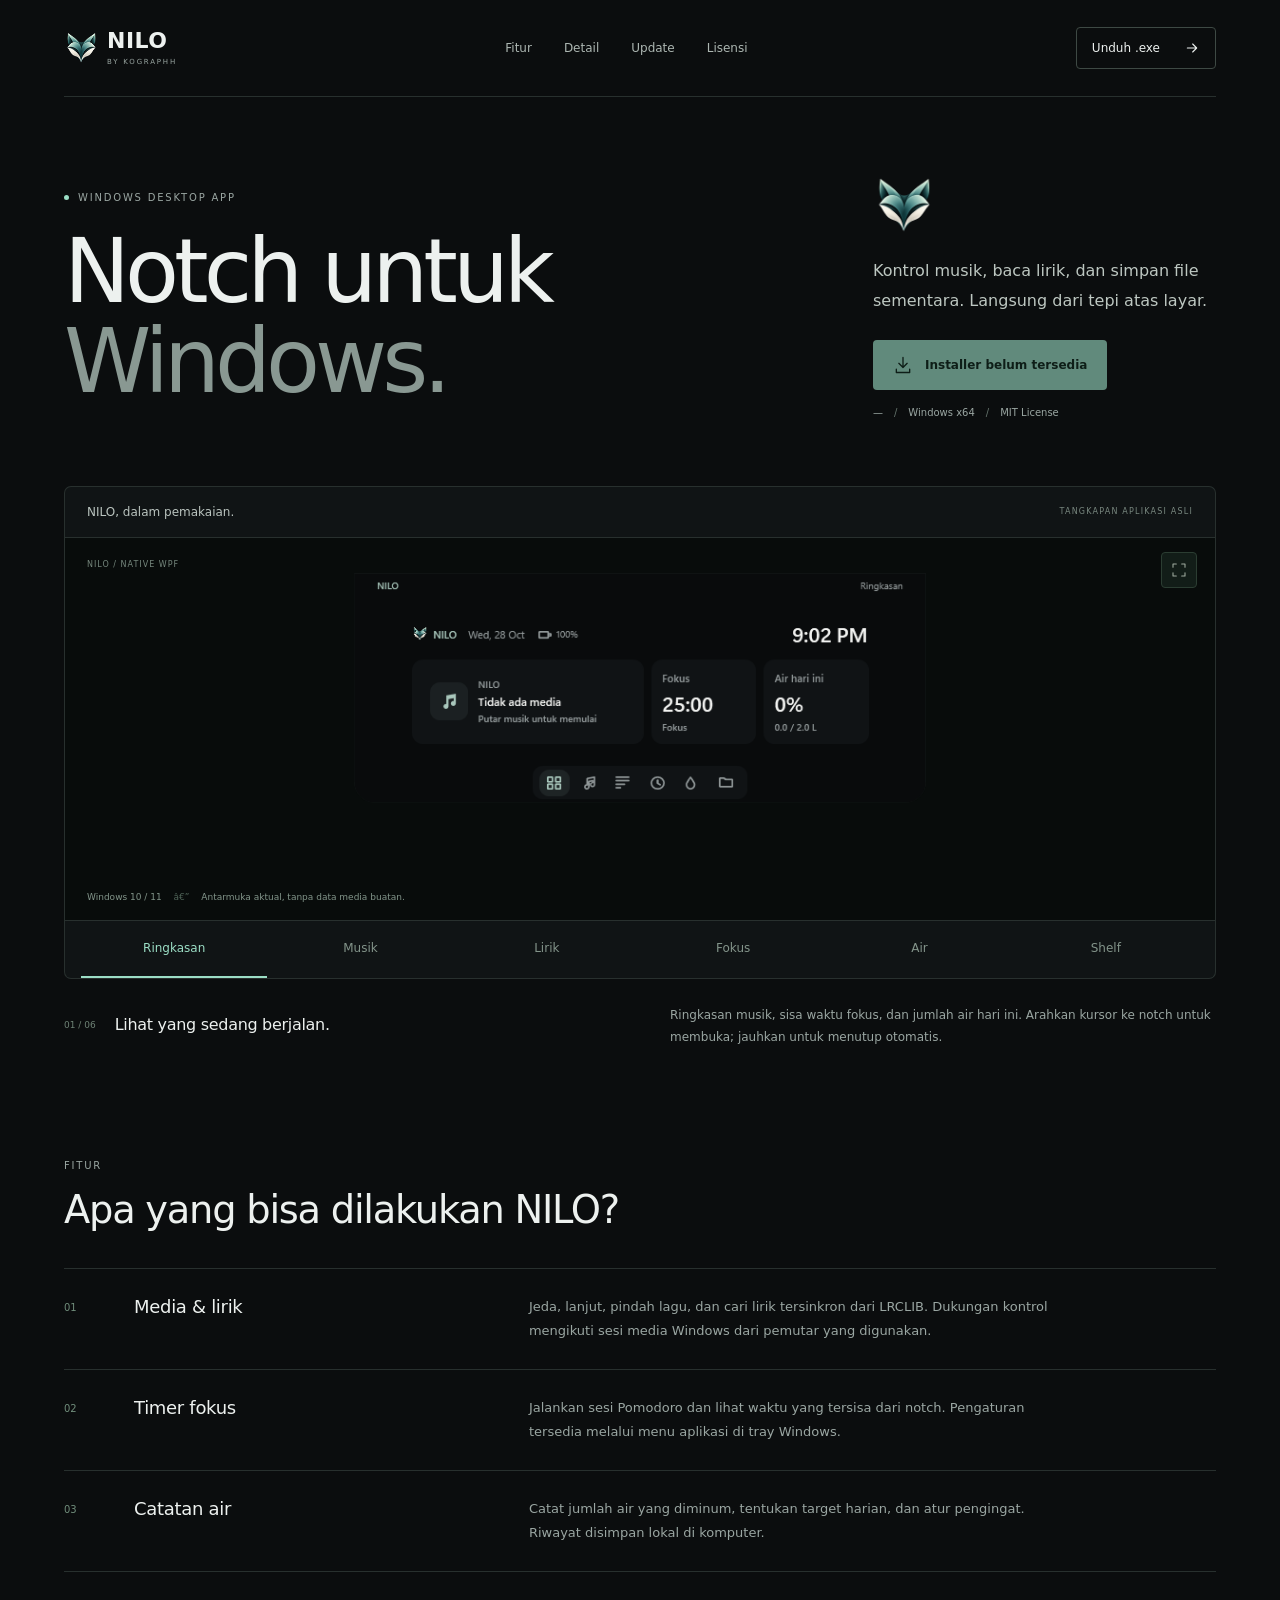
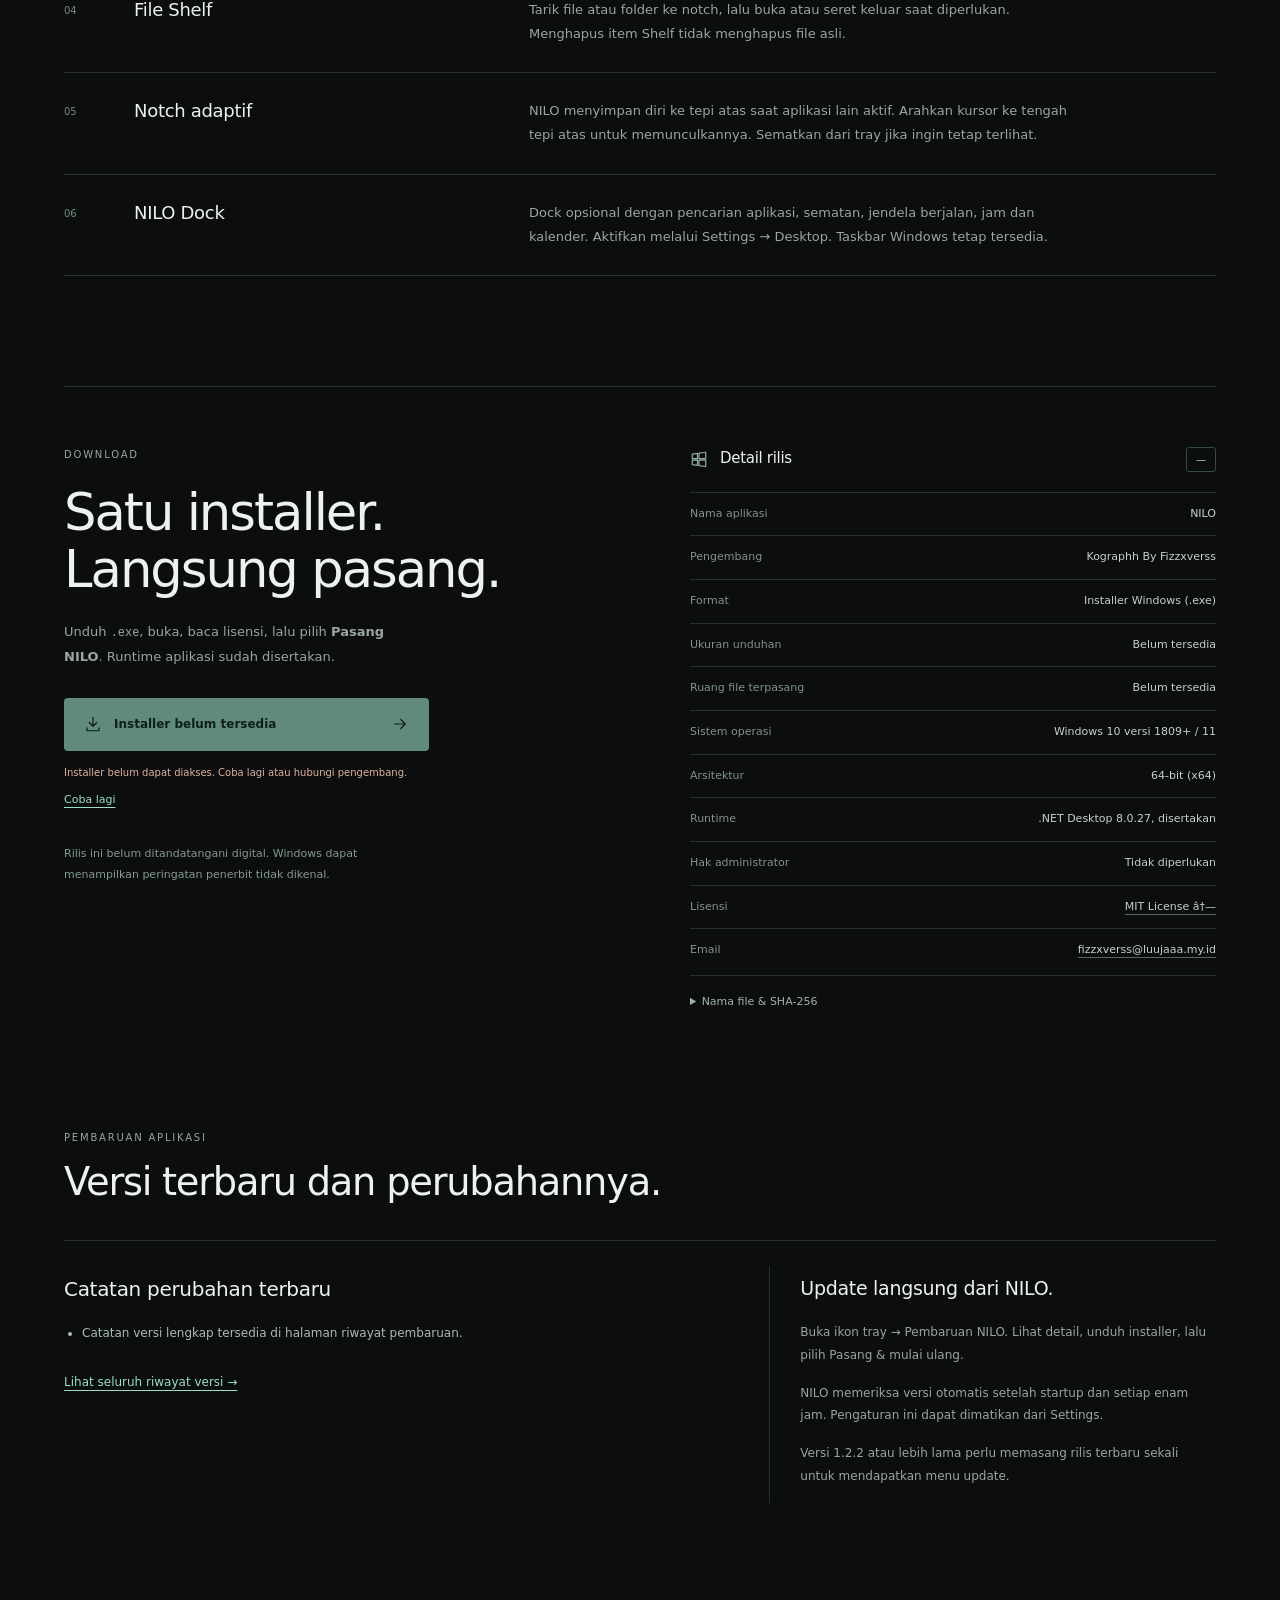
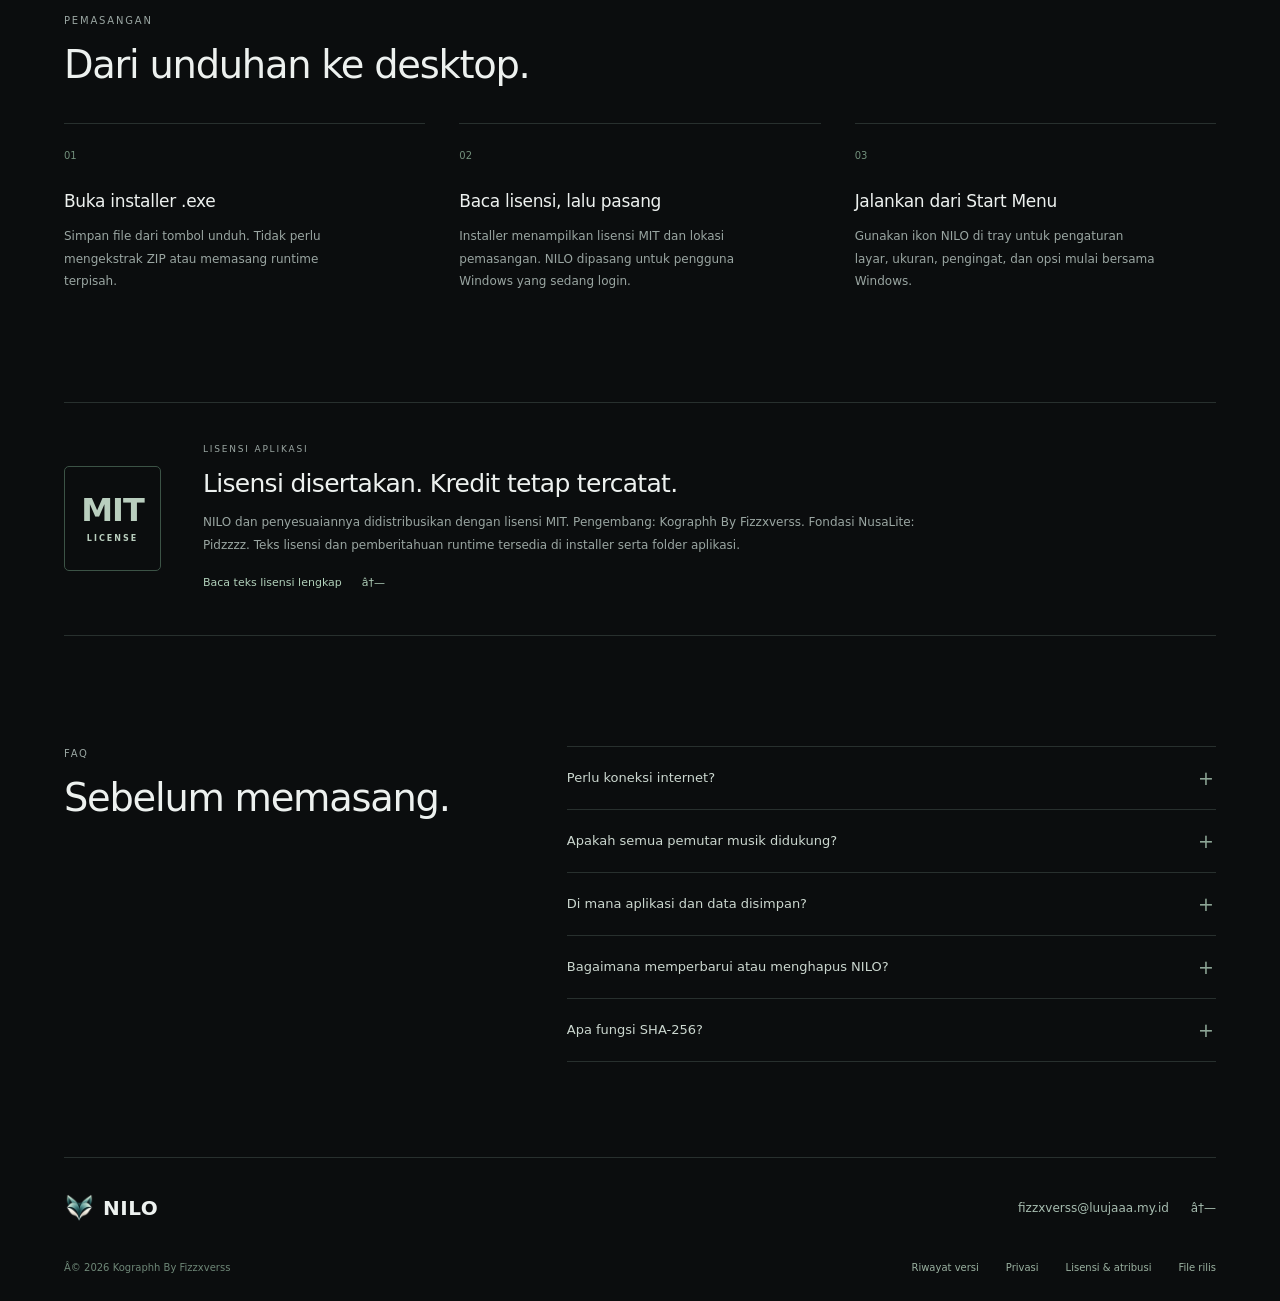
==== index.html @ 94ce39e7 "NILO" ====
<!doctype html>
<html lang="id"><head>
<meta charset="utf-8"><meta name="viewport" content="width=device-width, initial-scale=1, viewport-fit=cover"><meta name="theme-color" content="#0b0d0e"><meta name="description" content="NILO adalah notch untuk Windows: kontrol musik, lirik, timer fokus, catatan air dan Shelf. Unduh installer EXE, lihat spesifikasi dan lisensi MIT."><meta property="og:title" content="NILO â€” Notch untuk Windows"><meta property="og:description" content="Musik, lirik, fokus dan file sementara di tepi layar. Oleh Kographh By Fizzxverss."><meta property="og:type" content="website"><link rel="canonical" href="https://nilo.biz.id/"><meta property="og:url" content="https://nilo.biz.id/"><title>NILO â€” Notch untuk Windows</title><link rel="icon" href="assets/favicon.png"><link rel="stylesheet" href="styles.css"><script src="app.js" defer></script></head>
<body><a class="skip-link" href="#utama">Langsung ke konten</a>
<svg class="sprite" xmlns="http://www.w3.org/2000/svg" aria-hidden="true"><defs><symbol id="i-arrow" viewBox="0 0 24 24"><path d="M5 12h14m-6-6 6 6-6 6"/></symbol><symbol id="i-download" viewBox="0 0 24 24"><path d="M12 3v12m-5-5 5 5 5-5M4 17v4h16v-4"/></symbol><symbol id="i-close" viewBox="0 0 24 24"><path d="m6 6 12 12M18 6 6 18"/></symbol><symbol id="i-expand" viewBox="0 0 24 24"><path d="M8 3H3v5m13-5h5v5M3 16v5h5m13-5v5h-5"/></symbol><symbol id="i-window" viewBox="0 0 24 24"><path d="M3 5.5 10 4.5v7H3zm9-1.3L21 3v8.5h-9zM3 13.5h7v7L3 19.5zm9 0h9V22l-9-1.2z"/></symbol></defs></svg>
<header class="site-header wrap"><a class="brand" href="#"><img src="assets/favicon.png" width="34" height="34" alt=""><span>NILO<span class="brand-note">BY KOGRAPHH</span></span></a><nav aria-label="Navigasi utama"><a href="#fitur">Fitur</a><a href="#detail">Detail</a><a href="pembaruan.html">Update</a><a href="lisensi.html">Lisensi</a></nav><a class="header-download" href="#unduh">Unduh .exe <svg class="icon"><use href="#i-arrow"/></svg></a></header>
<main id="utama">
<section class="hero wrap" aria-labelledby="hero-title"><div class="hero-title"><p class="eyebrow"><span class="live-dot"></span> WINDOWS DESKTOP APP</p><h1 id="hero-title">Notch untuk<br><span>Windows.</span></h1></div><div class="hero-info"><img class="hero-fox" src="assets/nilo.png" alt="Ikon rubah NILO" width="72" height="72"><p>Kontrol musik, baca lirik, dan simpan file sementara. Langsung dari tepi atas layar.</p><a class="button primary js-download" aria-disabled="true"><svg class="icon"><use href="#i-download"/></svg><span class="download-label">Memeriksa installerâ€¦</span></a><div class="hero-facts"><span data-version>â€”</span><span>Windows x64</span><a href="lisensi.html">MIT License</a></div></div></section>
<section class="product wrap" id="fitur" aria-labelledby="product-title"><div class="product-top"><h2 id="product-title">NILO, dalam pemakaian.</h2><span>TANGKAPAN APLIKASI ASLI</span></div><div class="product-stage"><span class="stage-corner">NILO / NATIVE WPF</span><button id="screenshot-open" class="expand-shot" aria-label="Perbesar tangkapan aplikasi"><svg class="icon"><use href="#i-expand"/></svg></button><img id="product-shot" src="assets/app-hub.png" alt="Ringkasan NILO: pemutar tanpa media, timer fokus, dan catatan air." width="760" height="320"><span class="stage-bottom">Windows 10 / 11 <span>â€”</span> Antarmuka aktual, tanpa data media buatan.</span></div><div class="gallery-tabs" role="tablist" aria-label="Lihat fitur NILO"><button id="tab-hub" role="tab" aria-selected="true" aria-controls="gallery-detail" data-view="hub">Ringkasan</button><button id="tab-player" role="tab" aria-selected="false" aria-controls="gallery-detail" tabindex="-1" data-view="player">Musik</button><button id="tab-lyrics" role="tab" aria-selected="false" aria-controls="gallery-detail" tabindex="-1" data-view="lyrics">Lirik</button><button id="tab-focus" role="tab" aria-selected="false" aria-controls="gallery-detail" tabindex="-1" data-view="focus">Fokus</button><button id="tab-water" role="tab" aria-selected="false" aria-controls="gallery-detail" tabindex="-1" data-view="water">Air</button><button id="tab-shelf" role="tab" aria-selected="false" aria-controls="gallery-detail" tabindex="-1" data-view="shelf">Shelf</button></div><div class="gallery-detail" id="gallery-detail" role="tabpanel" aria-labelledby="tab-hub"><div><span id="gallery-index">01 / 06</span><h3 id="gallery-title">Lihat yang sedang berjalan.</h3></div><p id="gallery-description">Ringkasan musik, sisa waktu fokus, dan jumlah air hari ini. Arahkan kursor ke notch untuk membuka; jauhkan untuk menutup otomatis.</p></div></section>
<section class="feature-index wrap section-gap" aria-labelledby="feature-list-title"><div class="section-heading"><p class="eyebrow">FITUR</p><h2 id="feature-list-title">Apa yang bisa dilakukan NILO?</h2></div><div class="feature-rows"><article><span>01</span><h3>Media &amp; lirik</h3><p>Jeda, lanjut, pindah lagu, dan cari lirik tersinkron dari LRCLIB. Dukungan kontrol mengikuti sesi media Windows dari pemutar yang digunakan.</p></article><article><span>02</span><h3>Timer fokus</h3><p>Jalankan sesi Pomodoro dan lihat waktu yang tersisa dari notch. Pengaturan tersedia melalui menu aplikasi di tray Windows.</p></article><article><span>03</span><h3>Catatan air</h3><p>Catat jumlah air yang diminum, tentukan target harian, dan atur pengingat. Riwayat disimpan lokal di komputer.</p></article><article><span>04</span><h3>File Shelf</h3><p>Tarik file atau folder ke notch, lalu buka atau seret keluar saat diperlukan. Menghapus item Shelf tidak menghapus file asli.</p></article><article><span>05</span><h3>Notch adaptif</h3><p>NILO menyimpan diri ke tepi atas saat aplikasi lain aktif. Arahkan kursor ke tengah tepi atas untuk memunculkannya. Sematkan dari tray jika ingin tetap terlihat.</p></article><article><span>06</span><h3>NILO Dock</h3><p>Dock opsional dengan pencarian aplikasi, sematan, jendela berjalan, jam dan kalender. Aktifkan melalui Settings &rarr; Desktop. Taskbar Windows tetap tersedia.</p></article></div></section>
<section class="release wrap section-gap" id="unduh" aria-labelledby="download-title"><div class="release-lead"><p class="eyebrow">DOWNLOAD</p><h2 id="download-title">Satu installer.<br>Langsung pasang.</h2><p>Unduh <code>.exe</code>, buka, baca lisensi, lalu pilih <strong>Pasang NILO</strong>. Runtime aplikasi sudah disertakan.</p><a class="button primary js-download" id="download-button" aria-disabled="true"><svg class="icon"><use href="#i-download"/></svg><span class="download-label">Memeriksa installerâ€¦</span><svg class="icon"><use href="#i-arrow"/></svg></a><p id="release-status" class="release-status" role="status">Memeriksa file unduhan.</p><button id="release-retry" class="text-button" hidden>Coba lagi</button><p class="unsigned-note">Rilis ini belum ditandatangani digital. Windows dapat menampilkan peringatan penerbit tidak dikenal.</p><noscript><p>JavaScript nonaktif. <a href="aplikasi/">Buka daftar unduhan installer</a>.</p></noscript></div><div class="release-spec" id="detail"><div class="spec-heading"><svg class="icon"><use href="#i-window"/></svg><h3>Detail rilis</h3><span data-version>â€”</span></div><dl><div><dt>Nama aplikasi</dt><dd>NILO</dd></div><div><dt>Pengembang</dt><dd>Kographh By Fizzxverss</dd></div><div><dt>Format</dt><dd>Installer Windows (.exe)</dd></div><div><dt>Ukuran unduhan</dt><dd id="release-size">â€”</dd></div><div><dt>Ruang file terpasang</dt><dd id="installed-size">â€”</dd></div><div><dt>Sistem operasi</dt><dd>Windows 10 versi 1809+ / 11</dd></div><div><dt>Arsitektur</dt><dd>64-bit (x64)</dd></div><div><dt>Runtime</dt><dd>.NET Desktop 8.0.27, disertakan</dd></div><div><dt>Hak administrator</dt><dd>Tidak diperlukan</dd></div><div><dt>Lisensi</dt><dd><a href="lisensi.html">MIT License â†—</a></dd></div><div><dt>Email</dt><dd><a href="mailto:fizzxverss@luujaaa.my.id">fizzxverss@luujaaa.my.id</a></dd></div></dl><details class="checksum"><summary>Nama file &amp; SHA-256</summary><p id="release-filename">Belum tersedia</p><code id="release-hash">Belum tersedia</code><button class="text-button" id="copy-hash" disabled>Salin SHA-256</button><span id="copy-status" role="status"></span></details></div></section>
<section class="updates-section wrap section-gap" id="pembaruan" aria-labelledby="update-section-title"><div class="section-heading"><p class="eyebrow">PEMBARUAN APLIKASI</p><h2 id="update-section-title">Versi terbaru dan perubahannya.</h2></div><div class="updates-layout"><div><time id="latest-update-date"></time><h3 id="latest-update-title">Catatan perubahan terbaru</h3><ul id="latest-update-notes"><li>Catatan versi lengkap tersedia di halaman riwayat pembaruan.</li></ul><a href="pembaruan.html">Lihat seluruh riwayat versi &rarr;</a></div><aside><h3>Update langsung dari NILO.</h3><p>Buka ikon tray &rarr; Pembaruan NILO. Lihat detail, unduh installer, lalu pilih Pasang &amp; mulai ulang.</p><p>NILO memeriksa versi otomatis setelah startup dan setiap enam jam. Pengaturan ini dapat dimatikan dari Settings.</p><p>Versi 1.2.2 atau lebih lama perlu memasang rilis terbaru sekali untuk mendapatkan menu update.</p></aside></div></section>
<section class="installation wrap section-gap" id="cara-pasang" aria-labelledby="install-title"><div class="section-heading"><p class="eyebrow">PEMASANGAN</p><h2 id="install-title">Dari unduhan ke desktop.</h2></div><ol><li><span>01</span><div><h3>Buka installer .exe</h3><p>Simpan file dari tombol unduh. Tidak perlu mengekstrak ZIP atau memasang runtime terpisah.</p></div></li><li><span>02</span><div><h3>Baca lisensi, lalu pasang</h3><p>Installer menampilkan lisensi MIT dan lokasi pemasangan. NILO dipasang untuk pengguna Windows yang sedang login.</p></div></li><li><span>03</span><div><h3>Jalankan dari Start Menu</h3><p>Gunakan ikon NILO di tray untuk pengaturan layar, ukuran, pengingat, dan opsi mulai bersama Windows.</p></div></li></ol></section>
<section class="license-strip wrap section-gap" aria-labelledby="license-title"><div class="license-stamp">MIT<span>LICENSE</span></div><div><p class="eyebrow">LISENSI APLIKASI</p><h2 id="license-title">Lisensi disertakan. Kredit tetap tercatat.</h2><p>NILO dan penyesuaiannya didistribusikan dengan lisensi MIT. Pengembang: Kographh By Fizzxverss. Fondasi NusaLite: Pidzzzz. Teks lisensi dan pemberitahuan runtime tersedia di installer serta folder aplikasi.</p><a href="lisensi.html">Baca teks lisensi lengkap <span aria-hidden="true">â†—</span></a></div></section>
<section class="faq wrap section-gap" id="faq" aria-labelledby="faq-title"><div class="section-heading"><p class="eyebrow">FAQ</p><h2 id="faq-title">Sebelum memasang.</h2></div><div class="faq-list"><details><summary>Perlu koneksi internet?</summary><p>Installer membawa runtime dan dapat memasang NILO tanpa mengunduh dependensi. Timer, air, pengaturan, dan Shelf bekerja lokal. Pencarian lirik dan artwork membutuhkan koneksi internet dan dapat mengirim metadata lagu ke penyedia terkait.</p></details><details><summary>Apakah semua pemutar musik didukung?</summary><p>NILO membaca sesi media Windows. Kontrol dan metadata bergantung pada dukungan pemutar sumber. Lirik memerlukan kecocokan data dari LRCLIB. Jika tidak ada media atau lirik, aplikasi menampilkan keadaan kosong.</p></details><details><summary>Di mana aplikasi dan data disimpan?</summary><p>Aplikasi dipasang di <code>%LOCALAPPDATA%\Programs\NILO</code>. Pengaturan dan riwayat tetap di <code>%APPDATA%\Vyra</code> untuk kompatibilitas. Shelf tidak mengunggah file dan hanya menyimpan referensi selama sesi.</p></details><details><summary>Bagaimana memperbarui atau menghapus NILO?</summary><p>Keluar melalui tray â†’ Quit NILO sebelum menjalankan installer baru. Untuk menghapus, gunakan Settings â†’ Apps Windows atau Uninstall.exe di folder instalasi. File tambahan, file yang sudah Anda ubah, dan data AppData dipertahankan. Uninstall.exe yang sedang berjalan dapat tersisa dan dihapus manual.</p></details><details><summary>Apa fungsi SHA-256?</summary><p>Gunakan SHA-256 untuk mencocokkan file yang Anda unduh dengan file rilis di halaman ini. Nilai yang cocok menunjukkan kesamaan file; bukan sertifikasi atau hasil pemindaian antivirus.</p></details></div></section>
</main><footer class="site-footer wrap"><div class="footer-top"><a class="brand" href="#"><img src="assets/favicon.png" width="30" height="30" alt=""><span>NILO</span></a><a class="footer-email" href="mailto:fizzxverss@luujaaa.my.id">fizzxverss@luujaaa.my.id <span aria-hidden="true">â†—</span></a></div><div class="footer-bottom"><p>Â© 2026 Kographh By Fizzxverss</p><nav aria-label="Informasi"><a href="pembaruan.html">Riwayat versi</a><a href="privasi.html">Privasi</a><a href="lisensi.html">Lisensi &amp; atribusi</a><a href="aplikasi/">File rilis</a></nav></div></footer>
<dialog id="screenshot-dialog" aria-labelledby="screenshot-title"><div class="dialog-heading"><h2 id="screenshot-title">Ringkasan NILO</h2><button id="screenshot-close" aria-label="Tutup tangkapan layar"><svg class="icon"><use href="#i-close"/></svg></button></div><img id="dialog-shot" src="assets/app-hub.png" alt="Tangkapan aplikasi NILO." width="760" height="320"><p>Tangkapan render WPF lokal. Data media kosong ditampilkan sebagaimana adanya.</p></dialog>
</body></html>
---- styles.css ----
@charset "UTF-8";
:root{color-scheme:dark;--bg:#0b0d0e;--ink:#edf1ef;--muted:#9aa6a2;--line:#28302e;--accent:#9bdec5;--font:"Segoe UI Variable Text","Segoe UI",system-ui,sans-serif;--display:"Segoe UI Variable Display","Segoe UI",system-ui,sans-serif}*{box-sizing:border-box}html{scroll-behavior:smooth;scroll-padding-top:30px}body{margin:0;background:var(--bg);color:var(--ink);font:15px/1.7 var(--font);-webkit-font-smoothing:antialiased}a{color:inherit;text-underline-offset:4px}button{font:inherit;color:inherit;cursor:pointer}button:disabled{cursor:default}img{display:block;max-width:100%;height:auto}h1,h2,h3,p{margin:0}h1,h2,h3{font-family:var(--display);font-weight:500}p{color:var(--muted)}h2{font-size:clamp(26px,3vw,39px);line-height:1.2;letter-spacing:-1.25px}h3{font-size:18px;letter-spacing:-.3px;line-height:1.3}code{font-family:Consolas,monospace;font-size:.92em;overflow-wrap:anywhere}.wrap{width:min(1152px,calc(100% - 80px));margin-inline:auto}.icon{width:20px;height:20px;fill:none;stroke:currentColor;stroke-width:1.6;stroke-linecap:round;stroke-linejoin:round;flex-shrink:0}.sprite{position:absolute;width:0;height:0;overflow:hidden}[hidden]{display:none!important}:focus-visible{outline:2px solid var(--accent);outline-offset:5px}.skip-link{position:fixed;top:-70px;left:20px;padding:10px 20px;z-index:20;background:var(--accent);color:#10241c}.skip-link:focus{top:12px}.eyebrow{font:500 10px/1.5 var(--font);letter-spacing:1.8px;color:var(--muted);margin-bottom:22px}.section-gap{margin-top:110px}.site-header{height:97px;display:flex;justify-content:space-between;align-items:center;gap:25px;border-bottom:1px solid var(--line)}.brand{display:flex;align-items:center;gap:9px;font-size:22px;letter-spacing:.5px;font-weight:600;text-decoration:none;line-height:1.1}.brand-note{display:block;font-size:7px;letter-spacing:1.8px;color:var(--muted);font-weight:500;margin-top:6px}.site-header nav{display:flex;gap:32px;font-size:12px}.site-header nav a{text-decoration:none;color:#adb7b2;padding-block:12px}.site-header nav a:hover,.site-footer a:hover{color:var(--ink)}.header-download{display:flex;align-items:center;gap:24px;padding:10px 15px;border:1px solid #3e4944;border-radius:4px;font-size:12px;text-decoration:none}.header-download:hover{background:#19201d}.header-download .icon{width:16px;height:16px}.hero{display:grid;grid-template-columns:1.5fr 1fr;gap:60px;align-items:center;padding-block:78px 65px}.hero .eyebrow{display:flex;align-items:center;gap:9px}.live-dot{width:5px;height:5px;background:var(--accent);border-radius:50%}.hero h1{font-size:clamp(55px,6.9vw,94px);line-height:1.02;letter-spacing:-5px}.hero h1>span{color:#899892}.hero-info{max-width:343px;justify-self:end}.hero-fox{width:61px;height:61px;margin-bottom:20px}.hero-info>p{font-size:16px;line-height:1.85;color:#bdc7c1;margin-bottom:25px}.button{min-height:50px;display:inline-flex;align-items:center;justify-content:center;gap:12px;padding:13px 20px;border:0;border-radius:4px;text-decoration:none;font-size:12px;font-weight:600;transition:background .15s}.primary{background:var(--accent);color:#112a1f}.primary:hover{background:#bcebd6}.button[aria-disabled=true]{opacity:.6;pointer-events:none}.hero-facts{display:flex;flex-wrap:wrap;margin-top:14px;font-size:10px;color:var(--muted)}.hero-facts>*+*::before{content:"/";color:#65746d;margin-inline:11px}.hero-facts a{text-decoration:none}.product-top{display:flex;justify-content:space-between;align-items:center;gap:20px;border:1px solid var(--line);border-bottom:0;padding:16px 22px;background:#101415;border-radius:7px 7px 0 0}.product-top h2{font:400 12px/1.5 var(--font);letter-spacing:0;color:#bac4bf}.product-top>span{font-size:8px;letter-spacing:1.2px;color:#78877f}.product-stage{position:relative;min-height:346px;background:#080c0b;border:1px solid var(--line);display:flex;justify-content:center;align-items:center;padding:35px 45px 24px;overflow:hidden}.product-stage>img{width:760px;height:auto;object-fit:contain}.stage-corner{position:absolute;top:20px;left:22px;font-size:8px;letter-spacing:1px;color:#75877d}.expand-shot{position:absolute;right:18px;top:14px;width:36px;height:36px;display:grid;place-items:center;background:#121d18;color:#9fac9f;border:1px solid #2b3d32;border-radius:4px;z-index:1}.expand-shot:hover{background:#24392c}.expand-shot .icon{width:16px;height:16px}.stage-bottom{position:absolute;left:22px;bottom:15px;font-size:9px;color:#82958a}.stage-bottom>span{margin:0 9px;color:#506559}.gallery-tabs{display:flex;border:1px solid var(--line);border-top:0;border-radius:0 0 7px 7px;background:#101415;padding-inline:16px}.gallery-tabs button{flex:1;padding:17px 12px;min-height:51px;border:0;border-bottom:2px solid transparent;background:none;color:#83948a;font-size:12px}.gallery-tabs button[aria-selected=true]{color:var(--accent);border-bottom-color:var(--accent)}.gallery-tabs button:hover{color:#e0e9e0;background:#151e19}.gallery-detail{display:grid;grid-template-columns:1fr 1fr;gap:60px;padding-top:25px}.gallery-detail>div{display:flex;align-items:center;gap:19px}.gallery-detail>div>span{font-size:9px;font-variant-numeric:tabular-nums;color:#6f8376;white-space:nowrap}.gallery-detail h3{font-size:16px;letter-spacing:-.3px}.gallery-detail>p{font-size:12px;line-height:1.85}.section-heading{margin-bottom:35px}.section-heading .eyebrow{margin-bottom:14px}.feature-rows article{display:grid;grid-template-columns:45px .7fr 1.3fr;gap:25px;border-top:1px solid var(--line);padding-block:26px;align-items:start}.feature-rows article:last-child{border-bottom:1px solid var(--line)}.feature-rows article>span{font-size:10px;color:#708d7b;padding-top:4px}.feature-rows p{font-size:13px;line-height:1.85;max-width:550px}.release{display:grid;grid-template-columns:1fr 1fr;gap:100px;padding-top:60px;border-top:1px solid var(--line);align-items:start}.release-lead h2{font-size:clamp(34px,4vw,52px);letter-spacing:-2px;line-height:1.12}.release-lead>p:not(.eyebrow){font-size:13px;line-height:1.9;max-width:360px;margin-top:22px}.release-lead .button{display:flex;width:min(100%,365px);margin-top:28px;justify-content:space-between;min-height:53px}.release-lead .button .icon{width:18px}.release-lead .button .icon:last-child{margin-left:auto}.release-lead .release-status{font-size:10px!important;color:#9ec4af;margin-top:12px!important}.release-status.is-error{color:#e2b3a0}.release-lead .unsigned-note{font-size:11px!important;color:#859c8c;max-width:340px;margin-top:26px!important}.text-button{border:0;background:transparent;font-size:11px;color:var(--accent);padding:9px 0;text-decoration:underline;text-underline-offset:4px}.text-button:disabled{opacity:.5}.spec-heading{display:flex;align-items:center;gap:12px;padding-bottom:20px}.spec-heading h3{font-size:15px}.spec-heading .icon{width:18px;height:18px;color:#90ad9c}.spec-heading>span{margin-left:auto;color:var(--accent);font-size:10px;border:1px solid #344d3e;border-radius:3px;padding:3px 9px}.release-spec dl{margin:0}.release-spec dl>div{display:flex;justify-content:space-between;align-items:baseline;gap:22px;padding-block:12px;border-top:1px solid var(--line);font-size:11px}.release-spec dt{color:#81958a;flex-shrink:0}.release-spec dd{margin:0;text-align:right;color:#c5d1c9}.release-spec dd a{text-decoration-color:#526b5c;overflow-wrap:anywhere}.checksum{border-top:1px solid var(--line);padding-top:12px;margin-top:3px;font-size:11px;color:#a0b5a7}.checksum summary{cursor:pointer;padding-block:5px;min-height:32px}.checksum p{font-size:10px;margin:12px 0 6px;color:#c8d9cb;overflow-wrap:anywhere}.checksum code{display:block;font-size:10px;line-height:1.9;color:#93ac9c}.checksum #copy-status{font-size:9px;margin-left:15px}.installation ol{display:grid;grid-template-columns:repeat(3,1fr);gap:34px;list-style:none;padding:0;margin:0}.installation li{border-top:1px solid var(--line);padding-top:18px}.installation li>span{font-size:10px;color:#718f7b}.installation h3{font-size:17px;margin-top:23px}.installation li p{font-size:12px;line-height:1.85;margin-top:13px;max-width:300px}.license-strip{border-block:1px solid var(--line);padding-block:40px;display:flex;align-items:center;gap:42px}.license-stamp{border:1px solid #3c5346;border-radius:5px;width:97px;height:105px;display:flex;flex-direction:column;justify-content:center;align-items:center;font-size:32px;font-weight:600;line-height:1.1;color:#b9cebe;flex-shrink:0;letter-spacing:-1px}.license-stamp>span{font-size:8px;letter-spacing:2px;margin-top:7px}.license-strip .eyebrow{font-size:9px;margin-bottom:13px}.license-strip h2{font-size:25px;letter-spacing:-.7px}.license-strip p:not(.eyebrow){font-size:12px;max-width:760px;line-height:1.9;margin-top:12px}.license-strip a{display:inline-flex;gap:20px;font-size:11px;margin-top:17px;color:#b1d0ba;text-decoration:none}.license-strip a:hover{text-decoration:underline}.faq{display:grid;grid-template-columns:1fr 1.5fr;gap:70px}.faq-list details{border-top:1px solid var(--line)}.faq-list details:last-child{border-bottom:1px solid var(--line)}.faq-list summary{list-style:none;position:relative;padding:20px 30px 20px 0;cursor:pointer;font-size:13px;color:#cbd7cf}.faq-list summary::-webkit-details-marker{display:none}.faq-list summary::after{content:"+";position:absolute;right:2px;top:15px;font-size:19px;font-weight:300;color:#8da696}.faq-list details[open] summary::after{content:"−"}.faq-list details p{padding:0 25px 23px 0;font-size:12px;line-height:1.9}.site-footer{margin-top:95px;border-top:1px solid var(--line);padding:35px 0 max(25px,env(safe-area-inset-bottom))}.footer-top,.footer-bottom{display:flex;justify-content:space-between;align-items:center;gap:25px}.site-footer .brand{font-size:20px}.footer-email{font-size:12px;color:#a7bdb0;text-decoration:none;overflow-wrap:anywhere}.footer-email>span{margin-left:18px}.footer-bottom{margin-top:36px}.footer-bottom>p{font-size:10px;color:#6e8777}.footer-bottom nav{display:flex;gap:27px;font-size:10px}.footer-bottom nav a{text-decoration:none;color:#9ab1a0}body:has(dialog[open]){overflow:hidden}dialog{width:min(900px,calc(100% - 28px));background:#0b1210;color:var(--ink);border:1px solid #3a5344;padding:25px;border-radius:7px;box-shadow:0 30px 90px #0008}dialog::backdrop{background:#000b;backdrop-filter:blur(5px)}.dialog-heading{display:flex;align-items:center;justify-content:space-between;gap:25px;margin-bottom:23px}.dialog-heading h2{font-size:20px;letter-spacing:-.4px}.dialog-heading button{width:40px;height:40px;display:grid;place-items:center;border:1px solid #344c3e;border-radius:4px;background:#15251c}dialog>img{width:100%;background:#080d0a;border-radius:4px}dialog>p{font-size:11px;margin-top:18px;color:#9ab2a1}.legal-main{max-width:820px;margin:60px auto 85px}.legal-main h1{font-size:clamp(38px,5vw,62px);letter-spacing:-2.5px;line-height:1.12;margin-bottom:30px}.legal-main h2{font-size:23px;margin:33px 0 15px;letter-spacing:-.5px}.legal-main p,.legal-main li{font-size:13px;line-height:1.95;margin-bottom:15px;color:#a2b6a9}.legal-main a{color:var(--accent);overflow-wrap:anywhere}.legal-main pre{white-space:pre-wrap;overflow-wrap:anywhere;background:#111c16;border:1px solid #2b4233;padding:25px;color:#b7cdbb;border-radius:5px;font:11px/1.9 Consolas,monospace}.legal-main .button{margin-top:20px;color:#112a1f}.directory-list{list-style:none;padding:0}.directory-list li{border-bottom:1px solid var(--line);padding:15px 0}.directory-list strong,.directory-list small{display:block}.directory-list small{font-size:11px;margin-top:7px}
@media(max-width:1000px){.wrap{width:calc(100% - 48px)}.hero{gap:35px}.hero h1{font-size:75px;letter-spacing:-4px}.hero-info{max-width:320px}.hero-info>p{font-size:14px}.release{gap:55px}.feature-rows article{grid-template-columns:35px .7fr 1.3fr;gap:20px}.gallery-detail{gap:35px}.gallery-detail>div{gap:15px}.gallery-detail h3{font-size:14px}}
@media(max-width:760px){.site-header{height:82px}.site-header nav{gap:20px;font-size:11px}.header-download{gap:13px;font-size:11px}.hero{padding-block:48px 42px;gap:30px;grid-template-columns:1.2fr 1fr}.hero h1{font-size:58px;letter-spacing:-3.4px}.hero .eyebrow{font-size:8px;letter-spacing:1.3px}.hero-fox{width:45px;height:45px;margin-bottom:13px}.hero-info>p{font-size:13px;line-height:1.8;margin-bottom:19px}.button{padding:12px 15px;font-size:11px;gap:10px}.hero-facts{font-size:8px}.hero-facts>*+*::before{margin-inline:6px}.product-stage{padding:38px 15px 28px;min-height:280px}.stage-bottom{font-size:8px}.product-top{padding:13px 17px}.product-top h2{font-size:11px}.product-top>span{font-size:7px;letter-spacing:.8px}.gallery-tabs{padding-inline:7px}.gallery-tabs button{font-size:11px;padding:14px 7px}.gallery-detail{grid-template-columns:1fr;gap:10px;padding-top:20px}.gallery-detail h3{font-size:16px}.gallery-detail>p{max-width:550px}.section-gap{margin-top:70px}.feature-rows article{grid-template-columns:28px .8fr 1.2fr;gap:18px;padding-block:22px}.feature-rows h3{font-size:16px}.feature-rows p{font-size:12px}.release{gap:35px;padding-top:40px}.release-lead h2{font-size:36px;letter-spacing:-1.5px}.release-spec dl>div{font-size:10px;gap:15px;padding-block:11px}.release-spec dt{max-width:100px;flex-shrink:1}.spec-heading h3{font-size:14px}.installation ol{gap:25px}.installation h3{font-size:15px}.installation li p{font-size:11px}.license-strip{gap:25px;padding-block:30px}.license-strip h2{font-size:23px}.license-stamp{width:80px;height:90px;font-size:29px}.faq{gap:35px}.faq h2{font-size:29px}.faq-list summary{font-size:12px}.footer-email{font-size:11px}.site-footer{margin-top:65px}.legal-main{margin-top:40px}}
@media(max-width:540px){.wrap{width:calc(100% - 36px)}.site-header{gap:12px}.site-header nav{gap:16px;font-size:10px}.site-header nav a:first-child{display:none}.brand{font-size:19px;gap:7px}.brand img{width:29px}.brand-note{font-size:6px;letter-spacing:1.2px}.header-download{font-size:10px;padding:9px 10px;gap:10px}.header-download .icon{width:13px}.hero{grid-template-columns:1fr;padding-block:36px 31px;gap:25px}.hero h1{font-size:clamp(54px,13.4vw,74px);letter-spacing:-3.5px}.hero .eyebrow{font-size:9px;margin-bottom:17px}.hero-info{max-width:none;justify-self:start}.hero-fox{display:none}.hero-info>p{font-size:14px;max-width:360px;margin-bottom:21px}.hero .button{font-size:12px;min-height:47px;padding-inline:18px}.hero-facts{font-size:9px;margin-top:12px}.hero-facts>*+*::before{margin-inline:9px}.product-top{padding:13px}.product-top h2{font-size:10px}.product-top>span{font-size:6px;letter-spacing:.6px}.product-stage{min-height:210px;padding:49px 5px 18px}.stage-corner{top:17px;left:13px;font-size:6px}.expand-shot{right:10px;top:9px;width:32px;height:32px}.stage-bottom{left:13px;font-size:6px;bottom:12px;max-width:calc(100% - 26px)}.stage-bottom>span{margin-inline:5px}.gallery-tabs{padding-inline:4px}.gallery-tabs button{font-size:9px;padding:13px 3px;min-height:45px}.gallery-detail{padding-top:17px}.gallery-detail>div{gap:14px}.gallery-detail>div>span{font-size:8px}.gallery-detail h3{font-size:14px}.gallery-detail>p{font-size:11px}.section-heading{margin-bottom:27px}.section-heading .eyebrow{margin-bottom:12px}.section-gap{margin-top:60px}.feature-rows article{grid-template-columns:25px 1fr;gap:9px 12px;padding-block:21px}.feature-rows article>span{grid-row:1/3;font-size:9px}.feature-rows h3{font-size:17px}.feature-rows p{grid-column:2;font-size:12px;max-width:340px}.release{grid-template-columns:1fr;gap:35px;padding-top:35px}.release-lead h2{font-size:40px;letter-spacing:-1.8px}.release-lead>p:not(.eyebrow){font-size:13px;margin-top:17px;max-width:390px}.release-lead .button{width:100%;max-width:400px;margin-top:23px}.release-lead .unsigned-note{font-size:10px!important;margin-top:18px!important}.release-spec dl>div{font-size:11px;gap:17px;padding-block:12px}.release-spec dt{max-width:none;flex-shrink:0}.spec-heading{padding-bottom:17px}.spec-heading>span{font-size:10px}.installation ol{grid-template-columns:1fr;gap:22px}.installation li{display:flex;gap:19px;padding-top:17px}.installation li>span{padding-top:3px}.installation h3{font-size:17px;margin-top:0}.installation li p{font-size:12px;max-width:none;margin-top:10px}.license-strip{align-items:start;gap:20px}.license-stamp{width:60px;height:68px;font-size:23px;border-radius:3px}.license-stamp>span{font-size:6px;letter-spacing:1px}.license-strip .eyebrow{font-size:8px;margin-bottom:10px}.license-strip h2{font-size:21px;letter-spacing:-.6px}.license-strip p:not(.eyebrow){font-size:11px}.license-strip a{font-size:10px;gap:12px}.faq{grid-template-columns:1fr;gap:0}.faq-list summary{font-size:12px}.faq-list details p{font-size:12px;padding-right:12px}.footer-top{align-items:start;flex-direction:column;gap:20px}.footer-bottom{align-items:start;flex-direction:column-reverse;gap:20px;margin-top:25px}.footer-bottom nav{font-size:11px;gap:23px}.footer-bottom>p{font-size:10px}.footer-email{font-size:12px}.dialog-heading h2{font-size:18px}dialog{padding:16px}dialog>p{font-size:10px}.legal-main h1{font-size:42px;letter-spacing:-2px}.legal-main pre{padding:17px;font-size:10px}.legal-main p{font-size:13px}}
@media(max-width:350px){.site-header nav{gap:10px}.header-download{font-size:9px;gap:5px}.brand-note{letter-spacing:.7px}.hero h1{font-size:51px}.gallery-tabs button{font-size:8px}.release-spec dl>div{font-size:10px;gap:12px}.license-strip{gap:15px}.license-stamp{width:50px;height:60px;font-size:20px}}
@media(prefers-reduced-motion:reduce){html{scroll-behavior:auto}*,*::before,*::after{animation:none!important;transition:none!important}}

.updates-layout{display:grid;grid-template-columns:1.4fr 1fr;gap:80px;border-top:1px solid var(--line);padding-top:25px}.updates-layout time{font-size:10px;color:#8da696}.updates-layout h3{margin:10px 0 20px;font-size:20px}.updates-layout ul{margin:0 0 24px;padding-left:18px;color:#a9beb0}.updates-layout li{font-size:12px;line-height:1.9;margin-bottom:10px}.updates-layout a{font-size:12px;color:var(--accent)}.updates-layout aside{border-left:1px solid var(--line);padding-left:30px}.updates-layout aside h3{font-size:19px}.updates-layout aside p{font-size:12px;line-height:1.9;margin-bottom:15px}.version-entry{border-top:1px solid var(--line);margin-top:40px;padding-top:22px}.version-heading{display:flex;align-items:baseline;justify-content:space-between;gap:20px}.version-heading h2{margin:0 0 12px}.version-heading time{font-size:11px;color:#8da696}.version-entry h3{font-size:17px;margin-bottom:18px}.version-entry li{margin-bottom:9px}.footer-bottom nav{flex-wrap:wrap}@media(max-width:760px){.updates-layout{gap:35px;grid-template-columns:1fr 1fr}}@media(max-width:540px){.updates-layout{grid-template-columns:1fr;gap:25px}.updates-layout aside{border-left:0;border-top:1px solid var(--line);padding:20px 0 0}.site-header nav a:nth-child(2),.site-header nav a[href="lisensi.html"]{display:none}.footer-bottom nav{gap:12px 18px}.updates-layout h3{font-size:19px}}
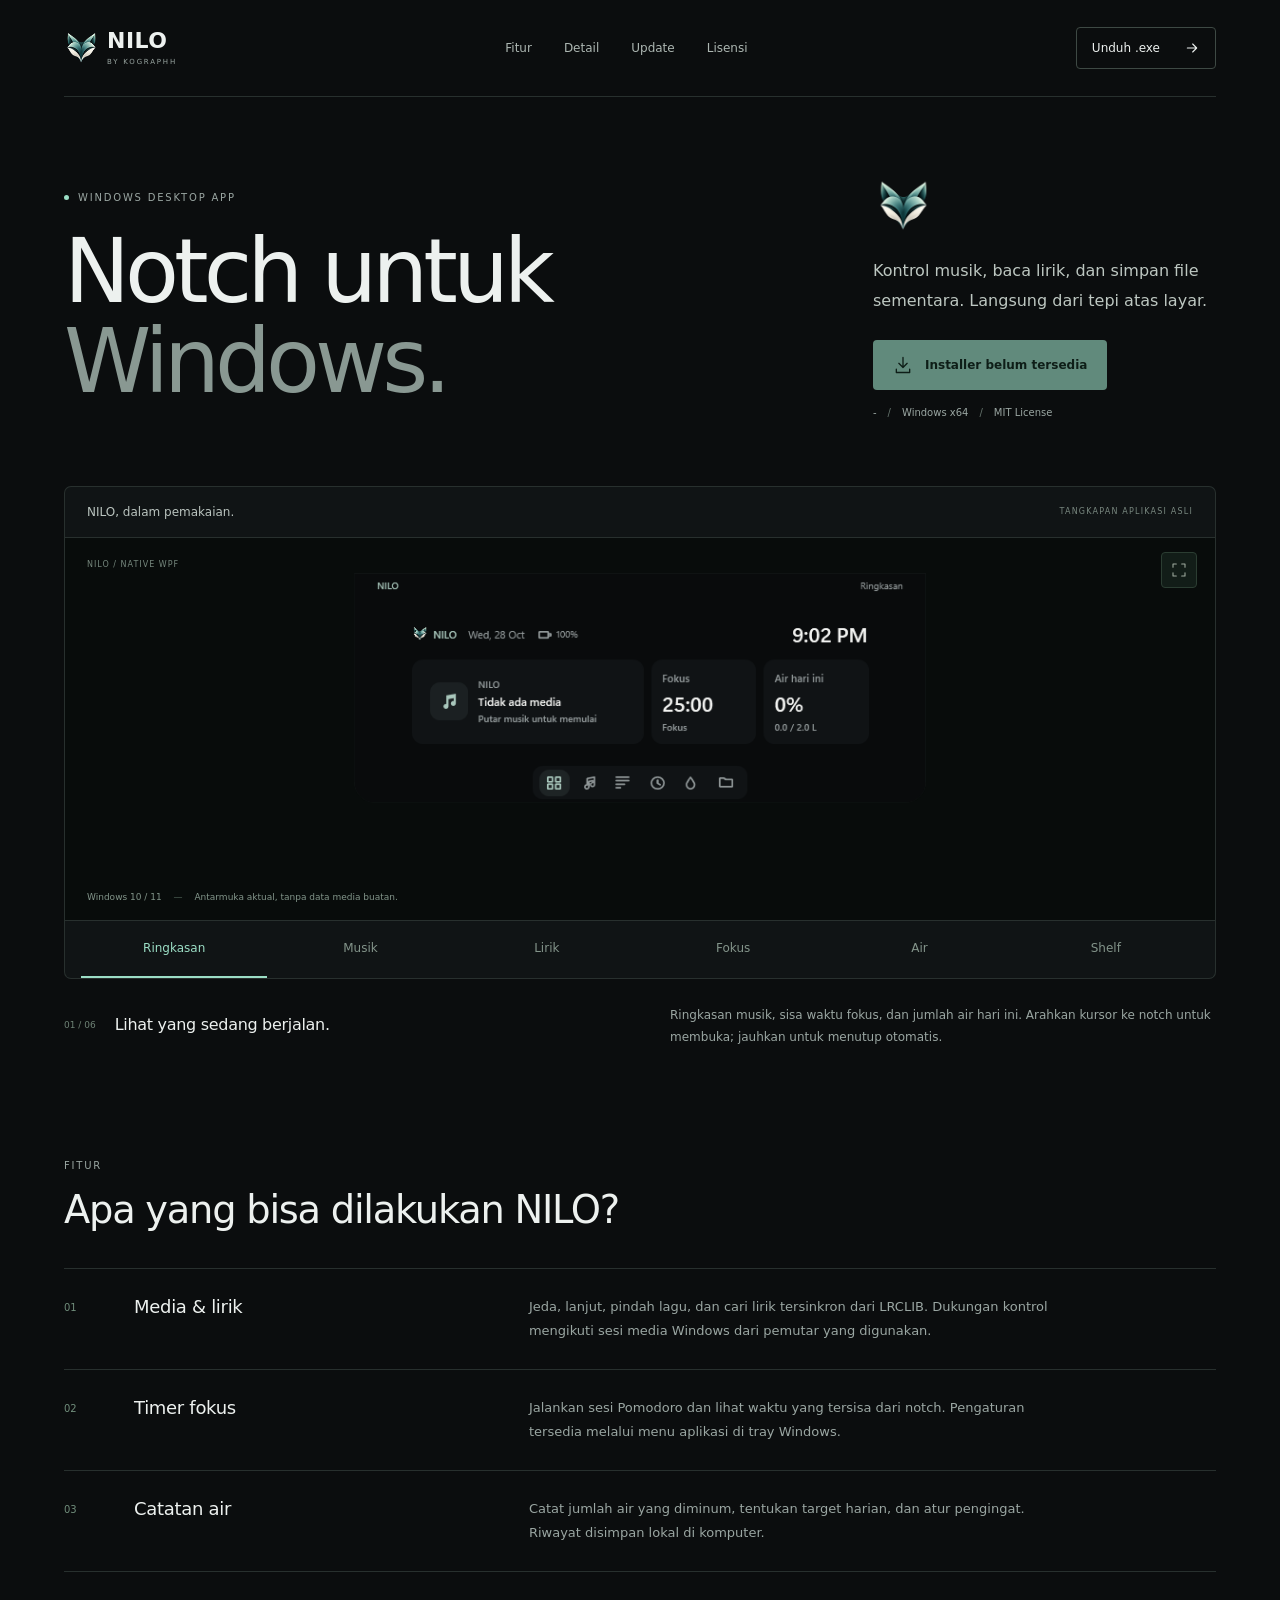
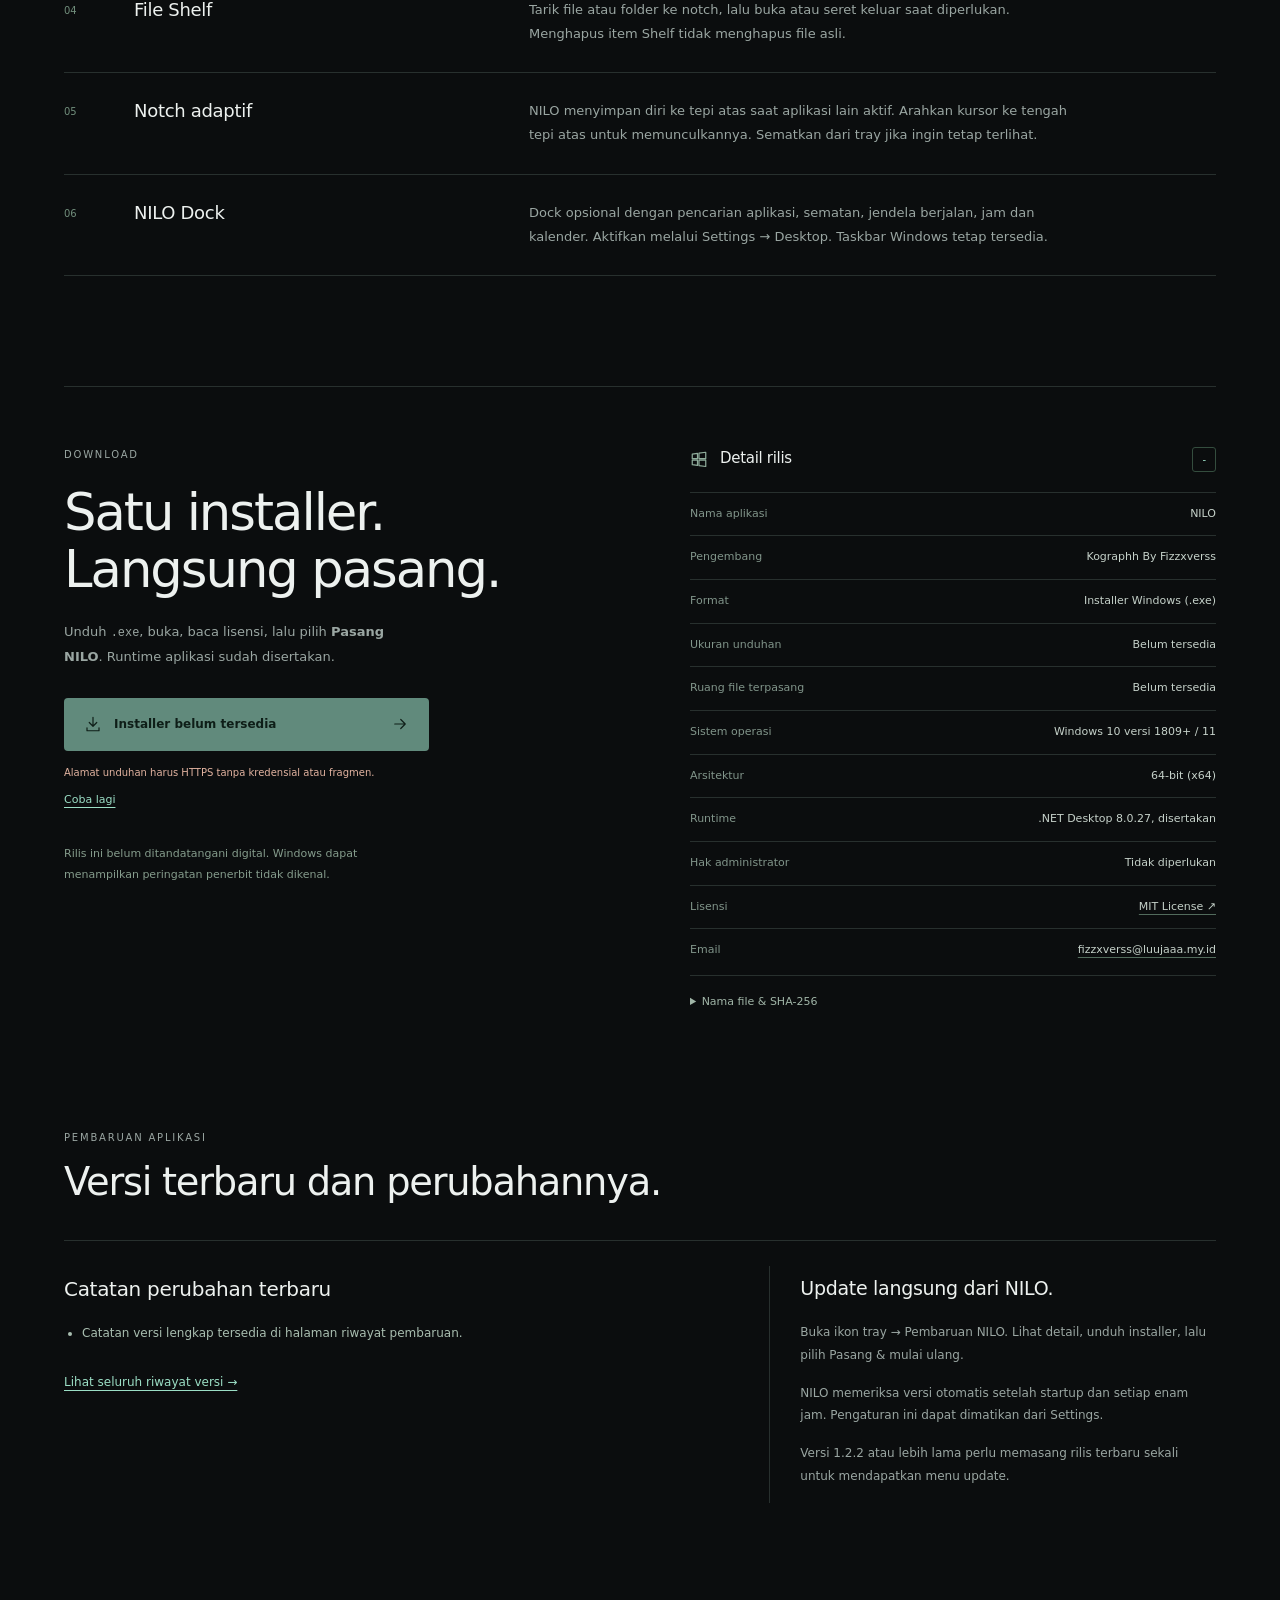
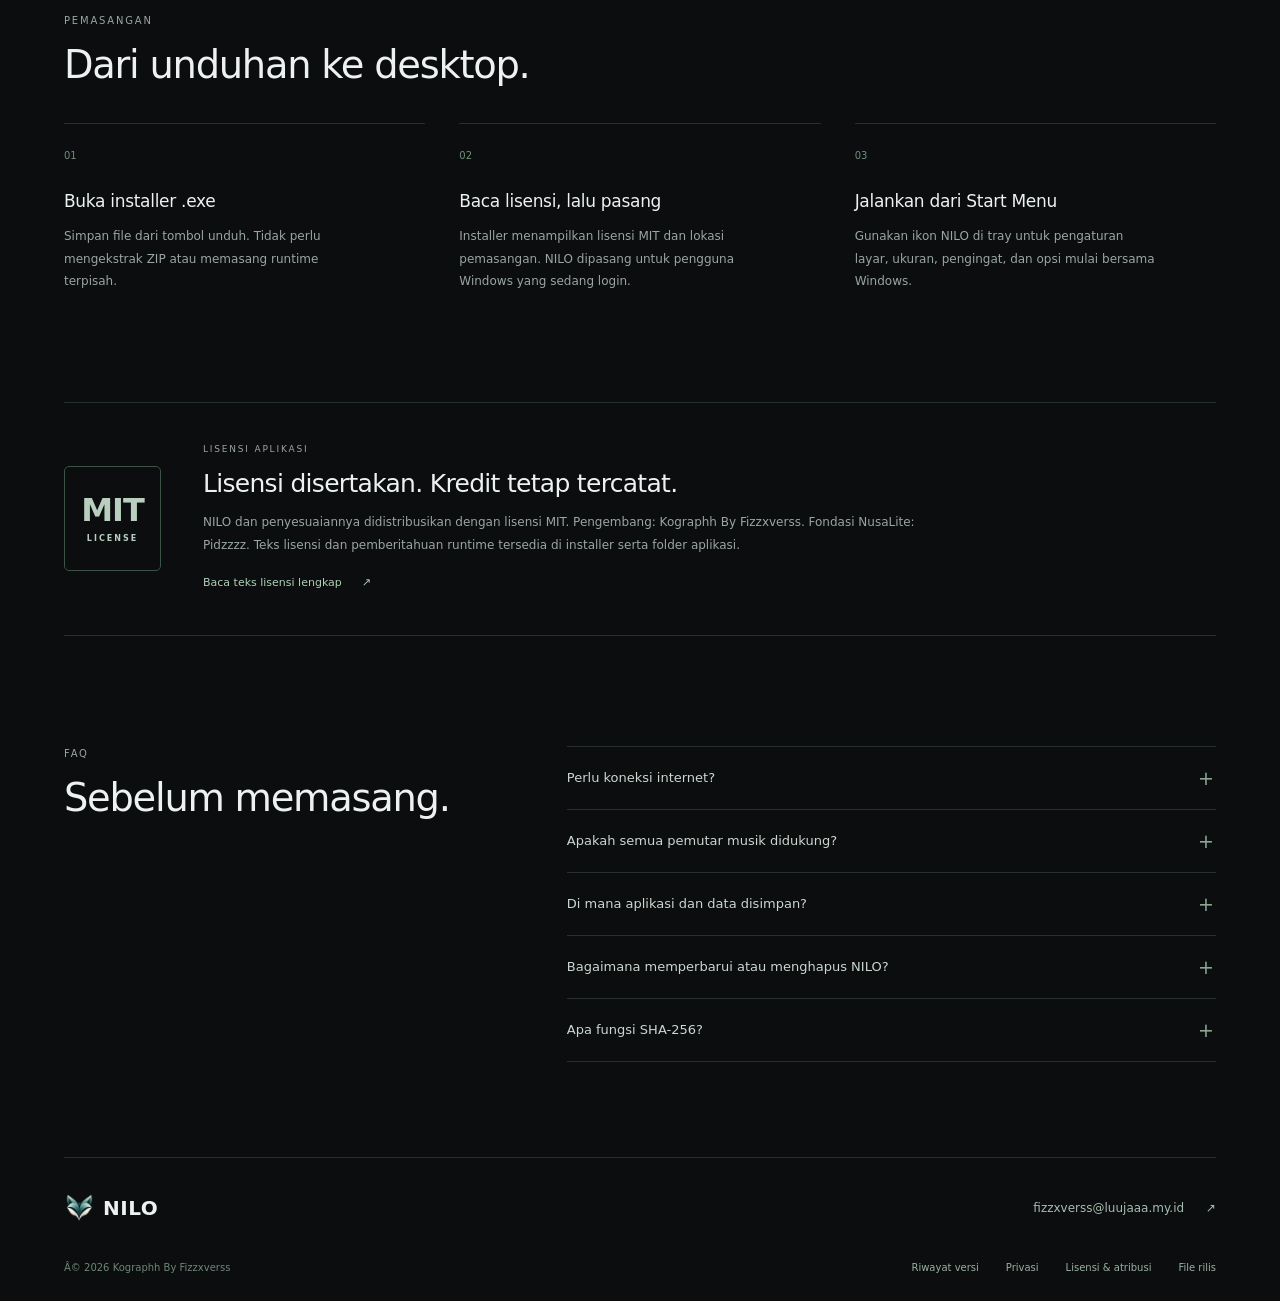
==== commit 2469fcb4: "NILO update" ====
--- a/index.html
+++ b/index.html
@@ -1,18 +1,21 @@
 <!doctype html>
 <html lang="id"><head>
-<meta charset="utf-8"><meta name="viewport" content="width=device-width, initial-scale=1, viewport-fit=cover"><meta name="theme-color" content="#0b0d0e"><meta name="description" content="NILO adalah notch untuk Windows: kontrol musik, lirik, timer fokus, catatan air dan Shelf. Unduh installer EXE, lihat spesifikasi dan lisensi MIT."><meta property="og:title" content="NILO â€” Notch untuk Windows"><meta property="og:description" content="Musik, lirik, fokus dan file sementara di tepi layar. Oleh Kographh By Fizzxverss."><meta property="og:type" content="website"><link rel="canonical" href="https://nilo.biz.id/"><meta property="og:url" content="https://nilo.biz.id/"><title>NILO â€” Notch untuk Windows</title><link rel="icon" href="assets/favicon.png"><link rel="stylesheet" href="styles.css"><script src="app.js" defer></script></head>
-<body><a class="skip-link" href="#utama">Langsung ke konten</a>
+<meta charset="utf-8"><meta name="viewport" content="width=device-width, initial-scale=1, viewport-fit=cover"><meta name="theme-color" content="#0b0d0e"><meta name="description" content="NILO adalah notch untuk Windows: kontrol musik, lirik, timer fokus, catatan air dan Shelf. Unduh installer EXE, lihat spesifikasi dan lisensi MIT."><meta property="og:title" content="NILO &mdash; Notch untuk Windows"><meta property="og:description" content="Musik, lirik, fokus dan file sementara di tepi layar. Oleh Kographh By Fizzxverss."><meta property="og:type" content="website"><link rel="canonical" href="https://nilo.biz.id/"><meta property="og:url" content="https://nilo.biz.id/"><title>NILO &mdash; Notch untuk Windows</title><link rel="icon" href="assets/favicon.png"><link rel="stylesheet" href="styles.css?v=logo-intro-1"><script type="module" src="app.js?v=logo-intro-1"></script></head>
+<body><div id="site-intro" class="site-intro">
+  <div class="intro-signature" aria-hidden="true"><picture><source media="(prefers-reduced-motion: reduce)" srcset="logo-anim/logo-intro-poster.png"><img src="logo-anim/logo-intro.webp" width="168" height="168" alt="" fetchpriority="high"></picture><span class="intro-name">NILO</span><span class="intro-tagline">a little space for everything.</span></div>
+  <button id="intro-skip" class="intro-skip" type="button">Langsung ke situs <span aria-hidden="true">&rarr;</span></button>
+</div><a class="skip-link" href="#utama">Langsung ke konten</a>
 <svg class="sprite" xmlns="http://www.w3.org/2000/svg" aria-hidden="true"><defs><symbol id="i-arrow" viewBox="0 0 24 24"><path d="M5 12h14m-6-6 6 6-6 6"/></symbol><symbol id="i-download" viewBox="0 0 24 24"><path d="M12 3v12m-5-5 5 5 5-5M4 17v4h16v-4"/></symbol><symbol id="i-close" viewBox="0 0 24 24"><path d="m6 6 12 12M18 6 6 18"/></symbol><symbol id="i-expand" viewBox="0 0 24 24"><path d="M8 3H3v5m13-5h5v5M3 16v5h5m13-5v5h-5"/></symbol><symbol id="i-window" viewBox="0 0 24 24"><path d="M3 5.5 10 4.5v7H3zm9-1.3L21 3v8.5h-9zM3 13.5h7v7L3 19.5zm9 0h9V22l-9-1.2z"/></symbol></defs></svg>
 <header class="site-header wrap"><a class="brand" href="#"><img src="assets/favicon.png" width="34" height="34" alt=""><span>NILO<span class="brand-note">BY KOGRAPHH</span></span></a><nav aria-label="Navigasi utama"><a href="#fitur">Fitur</a><a href="#detail">Detail</a><a href="pembaruan.html">Update</a><a href="lisensi.html">Lisensi</a></nav><a class="header-download" href="#unduh">Unduh .exe <svg class="icon"><use href="#i-arrow"/></svg></a></header>
 <main id="utama">
-<section class="hero wrap" aria-labelledby="hero-title"><div class="hero-title"><p class="eyebrow"><span class="live-dot"></span> WINDOWS DESKTOP APP</p><h1 id="hero-title">Notch untuk<br><span>Windows.</span></h1></div><div class="hero-info"><img class="hero-fox" src="assets/nilo.png" alt="Ikon rubah NILO" width="72" height="72"><p>Kontrol musik, baca lirik, dan simpan file sementara. Langsung dari tepi atas layar.</p><a class="button primary js-download" aria-disabled="true"><svg class="icon"><use href="#i-download"/></svg><span class="download-label">Memeriksa installerâ€¦</span></a><div class="hero-facts"><span data-version>â€”</span><span>Windows x64</span><a href="lisensi.html">MIT License</a></div></div></section>
-<section class="product wrap" id="fitur" aria-labelledby="product-title"><div class="product-top"><h2 id="product-title">NILO, dalam pemakaian.</h2><span>TANGKAPAN APLIKASI ASLI</span></div><div class="product-stage"><span class="stage-corner">NILO / NATIVE WPF</span><button id="screenshot-open" class="expand-shot" aria-label="Perbesar tangkapan aplikasi"><svg class="icon"><use href="#i-expand"/></svg></button><img id="product-shot" src="assets/app-hub.png" alt="Ringkasan NILO: pemutar tanpa media, timer fokus, dan catatan air." width="760" height="320"><span class="stage-bottom">Windows 10 / 11 <span>â€”</span> Antarmuka aktual, tanpa data media buatan.</span></div><div class="gallery-tabs" role="tablist" aria-label="Lihat fitur NILO"><button id="tab-hub" role="tab" aria-selected="true" aria-controls="gallery-detail" data-view="hub">Ringkasan</button><button id="tab-player" role="tab" aria-selected="false" aria-controls="gallery-detail" tabindex="-1" data-view="player">Musik</button><button id="tab-lyrics" role="tab" aria-selected="false" aria-controls="gallery-detail" tabindex="-1" data-view="lyrics">Lirik</button><button id="tab-focus" role="tab" aria-selected="false" aria-controls="gallery-detail" tabindex="-1" data-view="focus">Fokus</button><button id="tab-water" role="tab" aria-selected="false" aria-controls="gallery-detail" tabindex="-1" data-view="water">Air</button><button id="tab-shelf" role="tab" aria-selected="false" aria-controls="gallery-detail" tabindex="-1" data-view="shelf">Shelf</button></div><div class="gallery-detail" id="gallery-detail" role="tabpanel" aria-labelledby="tab-hub"><div><span id="gallery-index">01 / 06</span><h3 id="gallery-title">Lihat yang sedang berjalan.</h3></div><p id="gallery-description">Ringkasan musik, sisa waktu fokus, dan jumlah air hari ini. Arahkan kursor ke notch untuk membuka; jauhkan untuk menutup otomatis.</p></div></section>
+<section class="hero wrap" aria-labelledby="hero-title"><div class="hero-title"><p class="eyebrow"><span class="live-dot"></span> WINDOWS DESKTOP APP</p><h1 id="hero-title">Notch untuk<br><span>Windows.</span></h1></div><div class="hero-info"><picture><source media="(prefers-reduced-motion: reduce)" srcset="logo-anim/logo-intro-poster.png"><img class="hero-fox" src="logo-anim/logo-intro.webp" alt="Logo NILO" width="72" height="72"></picture><p>Kontrol musik, baca lirik, dan simpan file sementara. Langsung dari tepi atas layar.</p><a class="button primary js-download" aria-disabled="true"><svg class="icon"><use href="#i-download"/></svg><span class="download-label">Memeriksa installer&hellip;</span></a><div class="hero-facts"><span data-version>&mdash;</span><span>Windows x64</span><a href="lisensi.html">MIT License</a></div></div></section>
+<section class="product wrap" id="fitur" aria-labelledby="product-title"><div class="product-top"><h2 id="product-title">NILO, dalam pemakaian.</h2><span>TANGKAPAN APLIKASI ASLI</span></div><div class="product-stage"><span class="stage-corner">NILO / NATIVE WPF</span><button id="screenshot-open" class="expand-shot" aria-label="Perbesar tangkapan aplikasi"><svg class="icon"><use href="#i-expand"/></svg></button><img id="product-shot" src="assets/app-hub.png" alt="Ringkasan NILO: pemutar tanpa media, timer fokus, dan catatan air." width="760" height="320"><span class="stage-bottom">Windows 10 / 11 <span>&mdash;</span> Antarmuka aktual, tanpa data media buatan.</span></div><div class="gallery-tabs" role="tablist" aria-label="Lihat fitur NILO"><button id="tab-hub" role="tab" aria-selected="true" aria-controls="gallery-detail" data-view="hub">Ringkasan</button><button id="tab-player" role="tab" aria-selected="false" aria-controls="gallery-detail" tabindex="-1" data-view="player">Musik</button><button id="tab-lyrics" role="tab" aria-selected="false" aria-controls="gallery-detail" tabindex="-1" data-view="lyrics">Lirik</button><button id="tab-focus" role="tab" aria-selected="false" aria-controls="gallery-detail" tabindex="-1" data-view="focus">Fokus</button><button id="tab-water" role="tab" aria-selected="false" aria-controls="gallery-detail" tabindex="-1" data-view="water">Air</button><button id="tab-shelf" role="tab" aria-selected="false" aria-controls="gallery-detail" tabindex="-1" data-view="shelf">Shelf</button></div><div class="gallery-detail" id="gallery-detail" role="tabpanel" aria-labelledby="tab-hub"><div><span id="gallery-index">01 / 06</span><h3 id="gallery-title">Lihat yang sedang berjalan.</h3></div><p id="gallery-description">Ringkasan musik, sisa waktu fokus, dan jumlah air hari ini. Arahkan kursor ke notch untuk membuka; jauhkan untuk menutup otomatis.</p></div></section>
 <section class="feature-index wrap section-gap" aria-labelledby="feature-list-title"><div class="section-heading"><p class="eyebrow">FITUR</p><h2 id="feature-list-title">Apa yang bisa dilakukan NILO?</h2></div><div class="feature-rows"><article><span>01</span><h3>Media &amp; lirik</h3><p>Jeda, lanjut, pindah lagu, dan cari lirik tersinkron dari LRCLIB. Dukungan kontrol mengikuti sesi media Windows dari pemutar yang digunakan.</p></article><article><span>02</span><h3>Timer fokus</h3><p>Jalankan sesi Pomodoro dan lihat waktu yang tersisa dari notch. Pengaturan tersedia melalui menu aplikasi di tray Windows.</p></article><article><span>03</span><h3>Catatan air</h3><p>Catat jumlah air yang diminum, tentukan target harian, dan atur pengingat. Riwayat disimpan lokal di komputer.</p></article><article><span>04</span><h3>File Shelf</h3><p>Tarik file atau folder ke notch, lalu buka atau seret keluar saat diperlukan. Menghapus item Shelf tidak menghapus file asli.</p></article><article><span>05</span><h3>Notch adaptif</h3><p>NILO menyimpan diri ke tepi atas saat aplikasi lain aktif. Arahkan kursor ke tengah tepi atas untuk memunculkannya. Sematkan dari tray jika ingin tetap terlihat.</p></article><article><span>06</span><h3>NILO Dock</h3><p>Dock opsional dengan pencarian aplikasi, sematan, jendela berjalan, jam dan kalender. Aktifkan melalui Settings &rarr; Desktop. Taskbar Windows tetap tersedia.</p></article></div></section>
-<section class="release wrap section-gap" id="unduh" aria-labelledby="download-title"><div class="release-lead"><p class="eyebrow">DOWNLOAD</p><h2 id="download-title">Satu installer.<br>Langsung pasang.</h2><p>Unduh <code>.exe</code>, buka, baca lisensi, lalu pilih <strong>Pasang NILO</strong>. Runtime aplikasi sudah disertakan.</p><a class="button primary js-download" id="download-button" aria-disabled="true"><svg class="icon"><use href="#i-download"/></svg><span class="download-label">Memeriksa installerâ€¦</span><svg class="icon"><use href="#i-arrow"/></svg></a><p id="release-status" class="release-status" role="status">Memeriksa file unduhan.</p><button id="release-retry" class="text-button" hidden>Coba lagi</button><p class="unsigned-note">Rilis ini belum ditandatangani digital. Windows dapat menampilkan peringatan penerbit tidak dikenal.</p><noscript><p>JavaScript nonaktif. <a href="aplikasi/">Buka daftar unduhan installer</a>.</p></noscript></div><div class="release-spec" id="detail"><div class="spec-heading"><svg class="icon"><use href="#i-window"/></svg><h3>Detail rilis</h3><span data-version>â€”</span></div><dl><div><dt>Nama aplikasi</dt><dd>NILO</dd></div><div><dt>Pengembang</dt><dd>Kographh By Fizzxverss</dd></div><div><dt>Format</dt><dd>Installer Windows (.exe)</dd></div><div><dt>Ukuran unduhan</dt><dd id="release-size">â€”</dd></div><div><dt>Ruang file terpasang</dt><dd id="installed-size">â€”</dd></div><div><dt>Sistem operasi</dt><dd>Windows 10 versi 1809+ / 11</dd></div><div><dt>Arsitektur</dt><dd>64-bit (x64)</dd></div><div><dt>Runtime</dt><dd>.NET Desktop 8.0.27, disertakan</dd></div><div><dt>Hak administrator</dt><dd>Tidak diperlukan</dd></div><div><dt>Lisensi</dt><dd><a href="lisensi.html">MIT License â†—</a></dd></div><div><dt>Email</dt><dd><a href="mailto:fizzxverss@luujaaa.my.id">fizzxverss@luujaaa.my.id</a></dd></div></dl><details class="checksum"><summary>Nama file &amp; SHA-256</summary><p id="release-filename">Belum tersedia</p><code id="release-hash">Belum tersedia</code><button class="text-button" id="copy-hash" disabled>Salin SHA-256</button><span id="copy-status" role="status"></span></details></div></section>
+<section class="release wrap section-gap" id="unduh" aria-labelledby="download-title"><div class="release-lead"><p class="eyebrow">DOWNLOAD</p><h2 id="download-title">Satu installer.<br>Langsung pasang.</h2><p>Unduh <code>.exe</code>, buka, baca lisensi, lalu pilih <strong>Pasang NILO</strong>. Runtime aplikasi sudah disertakan.</p><a class="button primary js-download" id="download-button" aria-disabled="true"><svg class="icon"><use href="#i-download"/></svg><span class="download-label">Memeriksa installer&hellip;</span><svg class="icon"><use href="#i-arrow"/></svg></a><p id="release-status" class="release-status" role="status">Memeriksa file unduhan.</p><button id="release-retry" class="text-button" hidden>Coba lagi</button><p class="unsigned-note">Rilis ini belum ditandatangani digital. Windows dapat menampilkan peringatan penerbit tidak dikenal.</p><noscript><p>JavaScript nonaktif. <a href="aplikasi/">Buka daftar unduhan installer</a>.</p></noscript></div><div class="release-spec" id="detail"><div class="spec-heading"><svg class="icon"><use href="#i-window"/></svg><h3>Detail rilis</h3><span data-version>&mdash;</span></div><dl><div><dt>Nama aplikasi</dt><dd>NILO</dd></div><div><dt>Pengembang</dt><dd>Kographh By Fizzxverss</dd></div><div><dt>Format</dt><dd>Installer Windows (.exe)</dd></div><div><dt>Ukuran unduhan</dt><dd id="release-size">&mdash;</dd></div><div><dt>Ruang file terpasang</dt><dd id="installed-size">&mdash;</dd></div><div><dt>Sistem operasi</dt><dd>Windows 10 versi 1809+ / 11</dd></div><div><dt>Arsitektur</dt><dd>64-bit (x64)</dd></div><div><dt>Runtime</dt><dd>.NET Desktop 8.0.27, disertakan</dd></div><div><dt>Hak administrator</dt><dd>Tidak diperlukan</dd></div><div><dt>Lisensi</dt><dd><a href="lisensi.html">MIT License &nearr;</a></dd></div><div><dt>Email</dt><dd><a href="mailto:fizzxverss@luujaaa.my.id">fizzxverss@luujaaa.my.id</a></dd></div></dl><details class="checksum"><summary>Nama file &amp; SHA-256</summary><p id="release-filename">Belum tersedia</p><code id="release-hash">Belum tersedia</code><button class="text-button" id="copy-hash" disabled>Salin SHA-256</button><span id="copy-status" role="status"></span></details></div></section>
 <section class="updates-section wrap section-gap" id="pembaruan" aria-labelledby="update-section-title"><div class="section-heading"><p class="eyebrow">PEMBARUAN APLIKASI</p><h2 id="update-section-title">Versi terbaru dan perubahannya.</h2></div><div class="updates-layout"><div><time id="latest-update-date"></time><h3 id="latest-update-title">Catatan perubahan terbaru</h3><ul id="latest-update-notes"><li>Catatan versi lengkap tersedia di halaman riwayat pembaruan.</li></ul><a href="pembaruan.html">Lihat seluruh riwayat versi &rarr;</a></div><aside><h3>Update langsung dari NILO.</h3><p>Buka ikon tray &rarr; Pembaruan NILO. Lihat detail, unduh installer, lalu pilih Pasang &amp; mulai ulang.</p><p>NILO memeriksa versi otomatis setelah startup dan setiap enam jam. Pengaturan ini dapat dimatikan dari Settings.</p><p>Versi 1.2.2 atau lebih lama perlu memasang rilis terbaru sekali untuk mendapatkan menu update.</p></aside></div></section>
 <section class="installation wrap section-gap" id="cara-pasang" aria-labelledby="install-title"><div class="section-heading"><p class="eyebrow">PEMASANGAN</p><h2 id="install-title">Dari unduhan ke desktop.</h2></div><ol><li><span>01</span><div><h3>Buka installer .exe</h3><p>Simpan file dari tombol unduh. Tidak perlu mengekstrak ZIP atau memasang runtime terpisah.</p></div></li><li><span>02</span><div><h3>Baca lisensi, lalu pasang</h3><p>Installer menampilkan lisensi MIT dan lokasi pemasangan. NILO dipasang untuk pengguna Windows yang sedang login.</p></div></li><li><span>03</span><div><h3>Jalankan dari Start Menu</h3><p>Gunakan ikon NILO di tray untuk pengaturan layar, ukuran, pengingat, dan opsi mulai bersama Windows.</p></div></li></ol></section>
-<section class="license-strip wrap section-gap" aria-labelledby="license-title"><div class="license-stamp">MIT<span>LICENSE</span></div><div><p class="eyebrow">LISENSI APLIKASI</p><h2 id="license-title">Lisensi disertakan. Kredit tetap tercatat.</h2><p>NILO dan penyesuaiannya didistribusikan dengan lisensi MIT. Pengembang: Kographh By Fizzxverss. Fondasi NusaLite: Pidzzzz. Teks lisensi dan pemberitahuan runtime tersedia di installer serta folder aplikasi.</p><a href="lisensi.html">Baca teks lisensi lengkap <span aria-hidden="true">â†—</span></a></div></section>
+<section class="license-strip wrap section-gap" aria-labelledby="license-title"><div class="license-stamp">MIT<span>LICENSE</span></div><div><p class="eyebrow">LISENSI APLIKASI</p><h2 id="license-title">Lisensi disertakan. Kredit tetap tercatat.</h2><p>NILO dan penyesuaiannya didistribusikan dengan lisensi MIT. Pengembang: Kographh By Fizzxverss. Fondasi NusaLite: Pidzzzz. Teks lisensi dan pemberitahuan runtime tersedia di installer serta folder aplikasi.</p><a href="lisensi.html">Baca teks lisensi lengkap <span aria-hidden="true">&nearr;</span></a></div></section>
 <section class="faq wrap section-gap" id="faq" aria-labelledby="faq-title"><div class="section-heading"><p class="eyebrow">FAQ</p><h2 id="faq-title">Sebelum memasang.</h2></div><div class="faq-list"><details><summary>Perlu koneksi internet?</summary><p>Installer membawa runtime dan dapat memasang NILO tanpa mengunduh dependensi. Timer, air, pengaturan, dan Shelf bekerja lokal. Pencarian lirik dan artwork membutuhkan koneksi internet dan dapat mengirim metadata lagu ke penyedia terkait.</p></details><details><summary>Apakah semua pemutar musik didukung?</summary><p>NILO membaca sesi media Windows. Kontrol dan metadata bergantung pada dukungan pemutar sumber. Lirik memerlukan kecocokan data dari LRCLIB. Jika tidak ada media atau lirik, aplikasi menampilkan keadaan kosong.</p></details><details><summary>Di mana aplikasi dan data disimpan?</summary><p>Aplikasi dipasang di <code>%LOCALAPPDATA%\Programs\NILO</code>. Pengaturan dan riwayat tetap di <code>%APPDATA%\Vyra</code> untuk kompatibilitas. Shelf tidak mengunggah file dan hanya menyimpan referensi selama sesi.</p></details><details><summary>Bagaimana memperbarui atau menghapus NILO?</summary><p>Keluar melalui tray â†’ Quit NILO sebelum menjalankan installer baru. Untuk menghapus, gunakan Settings â†’ Apps Windows atau Uninstall.exe di folder instalasi. File tambahan, file yang sudah Anda ubah, dan data AppData dipertahankan. Uninstall.exe yang sedang berjalan dapat tersisa dan dihapus manual.</p></details><details><summary>Apa fungsi SHA-256?</summary><p>Gunakan SHA-256 untuk mencocokkan file yang Anda unduh dengan file rilis di halaman ini. Nilai yang cocok menunjukkan kesamaan file; bukan sertifikasi atau hasil pemindaian antivirus.</p></details></div></section>
-</main><footer class="site-footer wrap"><div class="footer-top"><a class="brand" href="#"><img src="assets/favicon.png" width="30" height="30" alt=""><span>NILO</span></a><a class="footer-email" href="mailto:fizzxverss@luujaaa.my.id">fizzxverss@luujaaa.my.id <span aria-hidden="true">â†—</span></a></div><div class="footer-bottom"><p>Â© 2026 Kographh By Fizzxverss</p><nav aria-label="Informasi"><a href="pembaruan.html">Riwayat versi</a><a href="privasi.html">Privasi</a><a href="lisensi.html">Lisensi &amp; atribusi</a><a href="aplikasi/">File rilis</a></nav></div></footer>
+</main><footer class="site-footer wrap"><div class="footer-top"><a class="brand" href="#"><img src="assets/favicon.png" width="30" height="30" alt=""><span>NILO</span></a><a class="footer-email" href="mailto:fizzxverss@luujaaa.my.id">fizzxverss@luujaaa.my.id <span aria-hidden="true">&nearr;</span></a></div><div class="footer-bottom"><p>Â© 2026 Kographh By Fizzxverss</p><nav aria-label="Informasi"><a href="pembaruan.html">Riwayat versi</a><a href="privasi.html">Privasi</a><a href="lisensi.html">Lisensi &amp; atribusi</a><a href="aplikasi/">File rilis</a></nav></div></footer>
 <dialog id="screenshot-dialog" aria-labelledby="screenshot-title"><div class="dialog-heading"><h2 id="screenshot-title">Ringkasan NILO</h2><button id="screenshot-close" aria-label="Tutup tangkapan layar"><svg class="icon"><use href="#i-close"/></svg></button></div><img id="dialog-shot" src="assets/app-hub.png" alt="Tangkapan aplikasi NILO." width="760" height="320"><p>Tangkapan render WPF lokal. Data media kosong ditampilkan sebagaimana adanya.</p></dialog>
 </body></html>
--- a/styles.css
+++ b/styles.css
@@ -7,3 +7,17 @@
 @media(prefers-reduced-motion:reduce){html{scroll-behavior:auto}*,*::before,*::after{animation:none!important;transition:none!important}}
 
 .updates-layout{display:grid;grid-template-columns:1.4fr 1fr;gap:80px;border-top:1px solid var(--line);padding-top:25px}.updates-layout time{font-size:10px;color:#8da696}.updates-layout h3{margin:10px 0 20px;font-size:20px}.updates-layout ul{margin:0 0 24px;padding-left:18px;color:#a9beb0}.updates-layout li{font-size:12px;line-height:1.9;margin-bottom:10px}.updates-layout a{font-size:12px;color:var(--accent)}.updates-layout aside{border-left:1px solid var(--line);padding-left:30px}.updates-layout aside h3{font-size:19px}.updates-layout aside p{font-size:12px;line-height:1.9;margin-bottom:15px}.version-entry{border-top:1px solid var(--line);margin-top:40px;padding-top:22px}.version-heading{display:flex;align-items:baseline;justify-content:space-between;gap:20px}.version-heading h2{margin:0 0 12px}.version-heading time{font-size:11px;color:#8da696}.version-entry h3{font-size:17px;margin-bottom:18px}.version-entry li{margin-bottom:9px}.footer-bottom nav{flex-wrap:wrap}@media(max-width:760px){.updates-layout{gap:35px;grid-template-columns:1fr 1fr}}@media(max-width:540px){.updates-layout{grid-template-columns:1fr;gap:25px}.updates-layout aside{border-left:0;border-top:1px solid var(--line);padding:20px 0 0}.site-header nav a:nth-child(2),.site-header nav a[href="lisensi.html"]{display:none}.footer-bottom nav{gap:12px 18px}.updates-layout h3{font-size:19px}}
+
+/* A single playback of the supplied logo. CSS is a fail-open fallback if JS fails. */
+.site-intro{position:fixed;inset:0;z-index:100;display:grid;place-content:center;justify-items:center;background:#090b0c;color:#f3f4f2;animation:nilo-intro-exit .2s ease 2.6s forwards}
+.site-intro[hidden]{display:none}
+.intro-signature{display:flex;flex-direction:column;align-items:center;text-align:center}
+.intro-signature picture,.intro-signature img{display:block;width:168px;height:168px;object-fit:contain}
+.intro-name{font-size:22px;font-weight:600;letter-spacing:.08em;margin-top:10px}
+.intro-tagline{color:#92999a;font-size:12px;letter-spacing:.015em;margin-top:7px}
+.intro-skip{min-height:44px;min-width:160px;margin-top:32px;padding:10px 14px;border:0;background:transparent;color:#92999a;font:inherit;font-size:11px;cursor:pointer}
+.intro-skip:hover,.intro-skip:focus-visible{color:#f3f4f2}
+.intro-skip:focus-visible{outline:1px solid #a9c7bc;outline-offset:3px;border-radius:6px}
+@keyframes nilo-intro-exit{to{opacity:0;visibility:hidden;pointer-events:none}}
+@media(prefers-reduced-motion:reduce){.site-intro{display:none;animation:none}}
+@media(max-width:480px){.intro-signature picture,.intro-signature img{width:144px;height:144px}.intro-name{font-size:21px}}
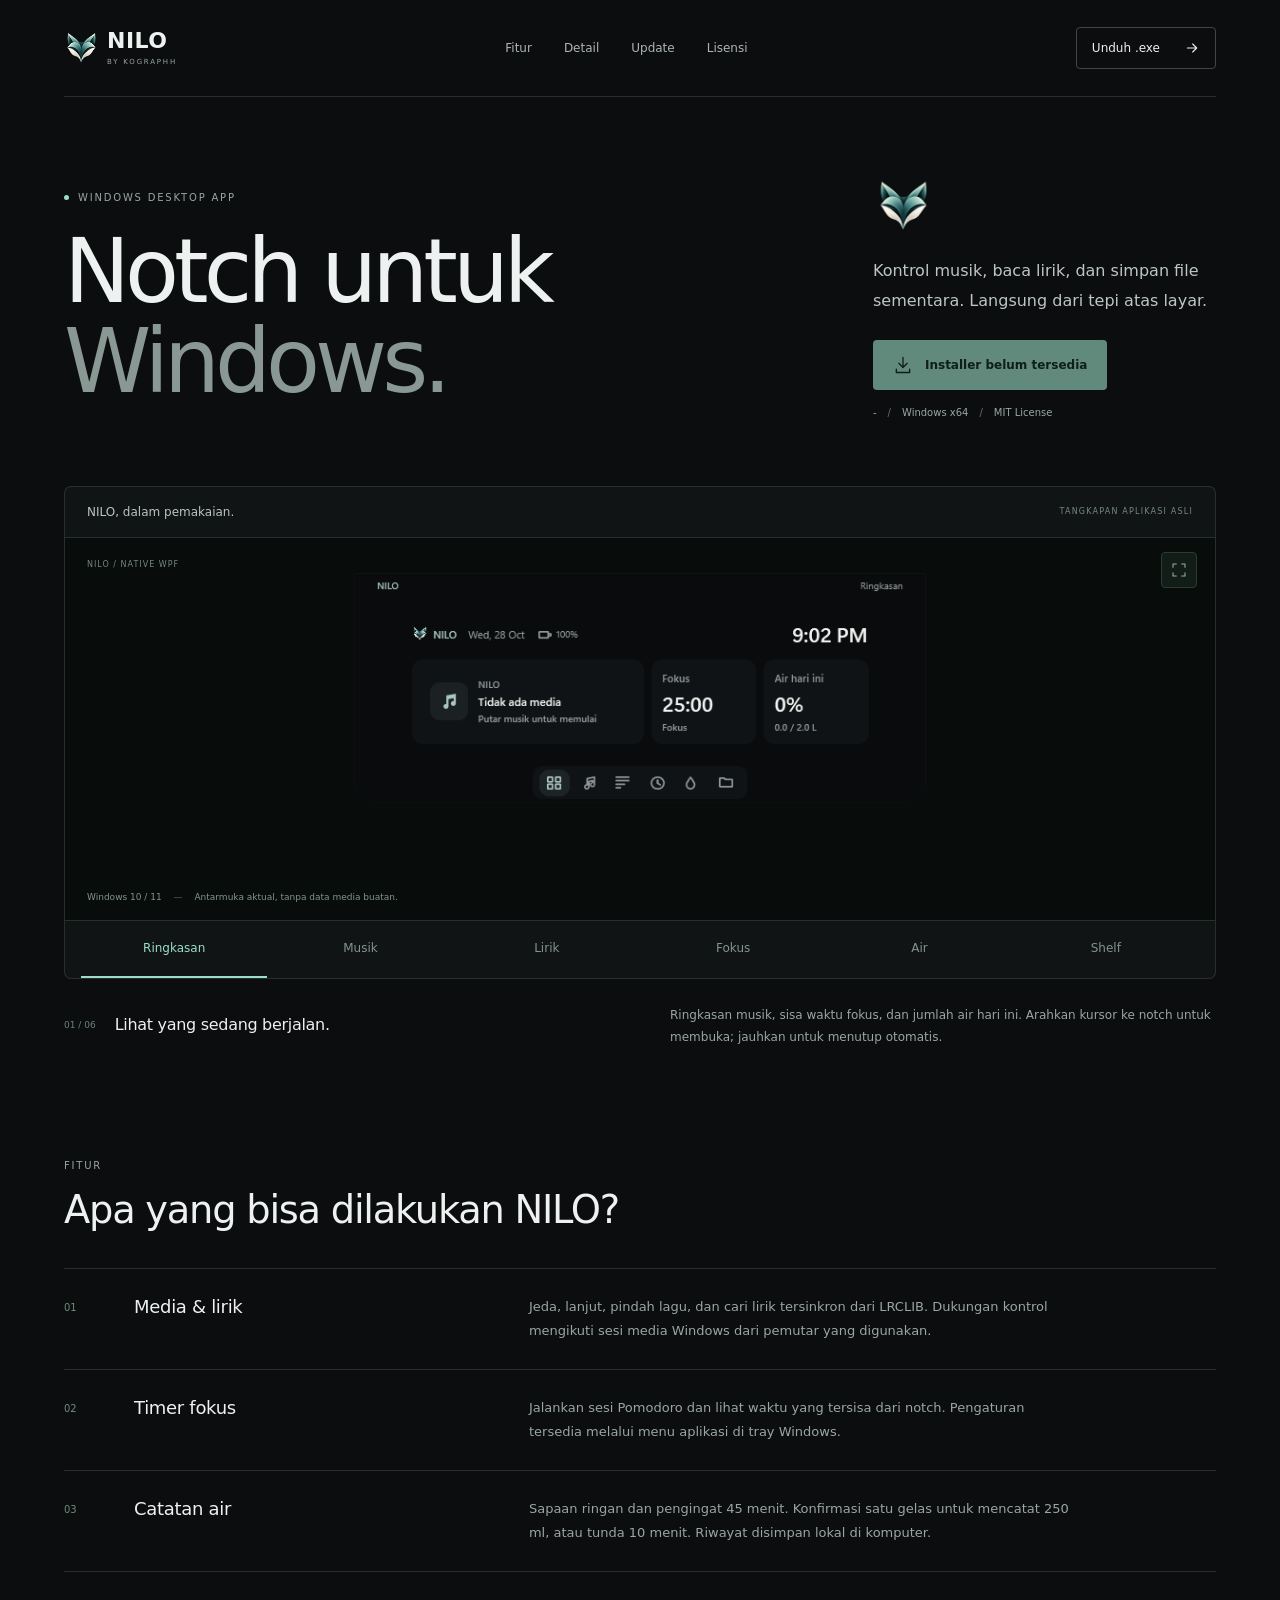
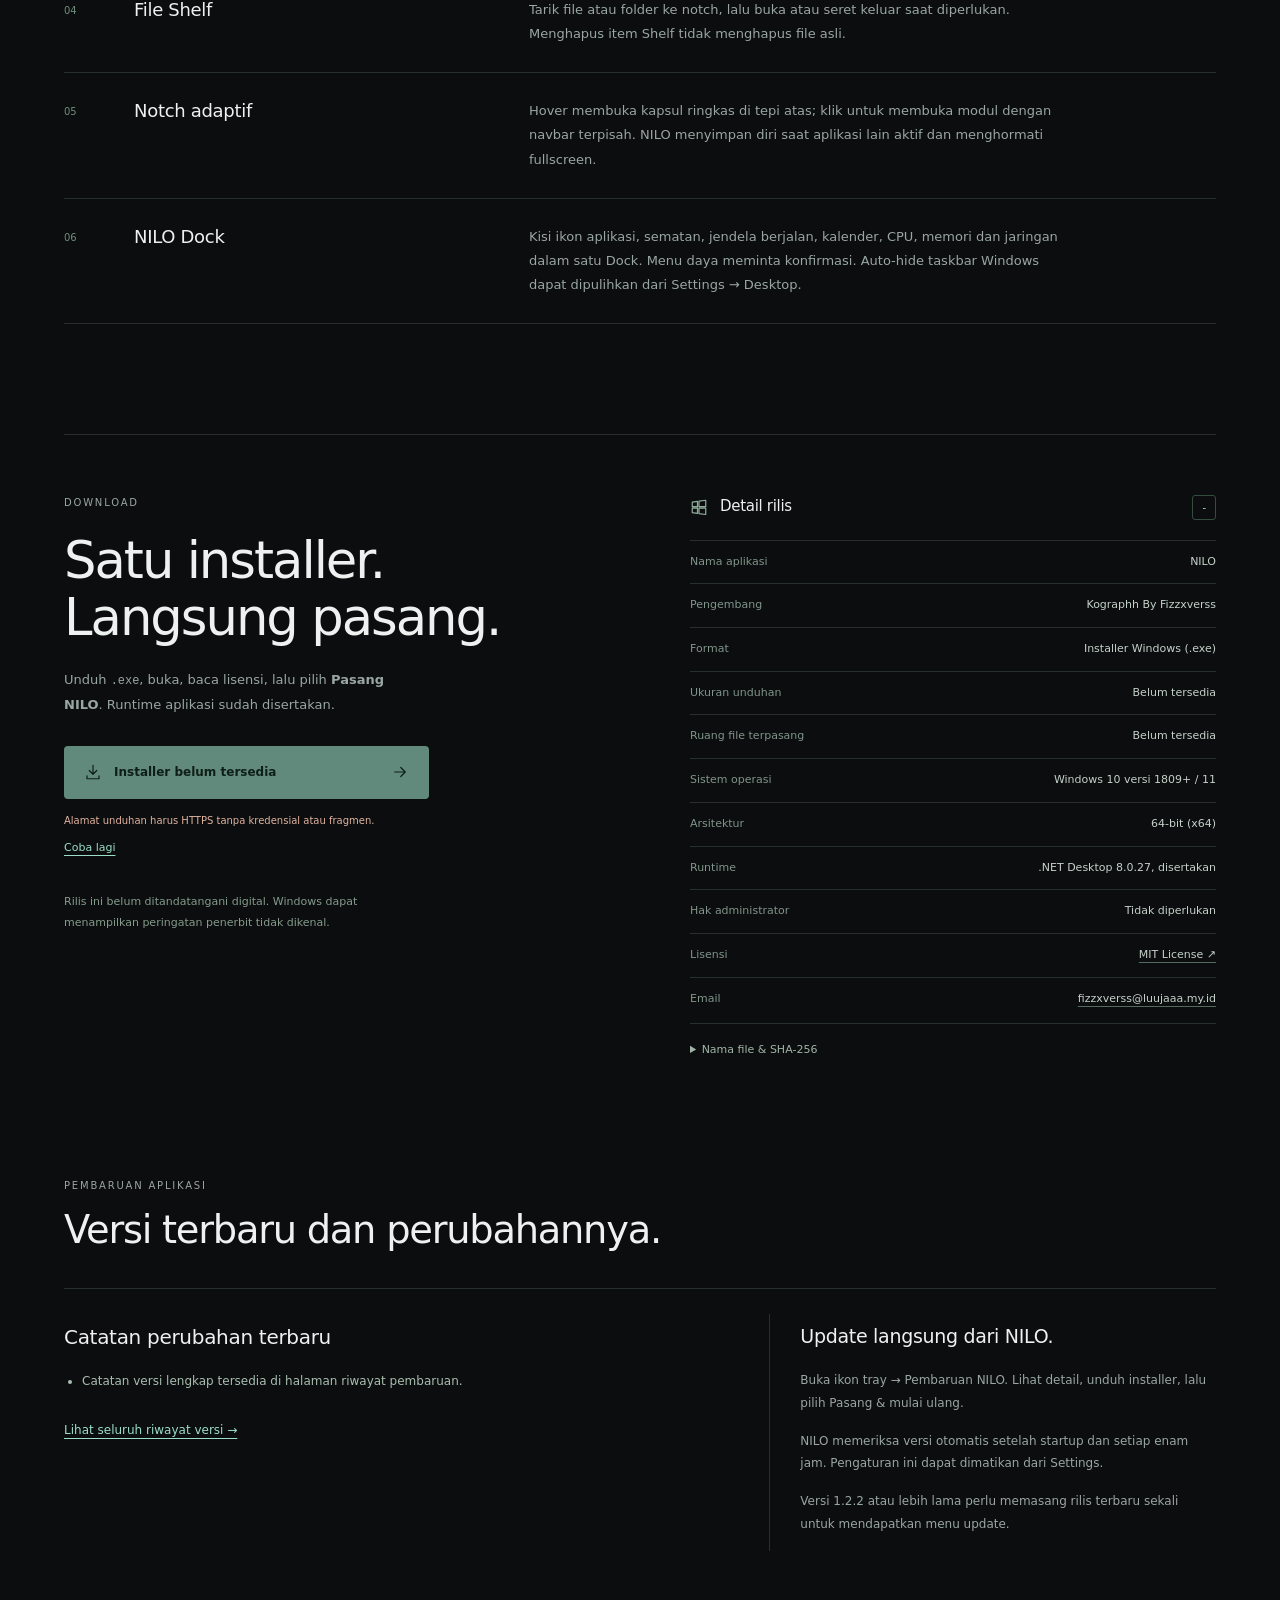
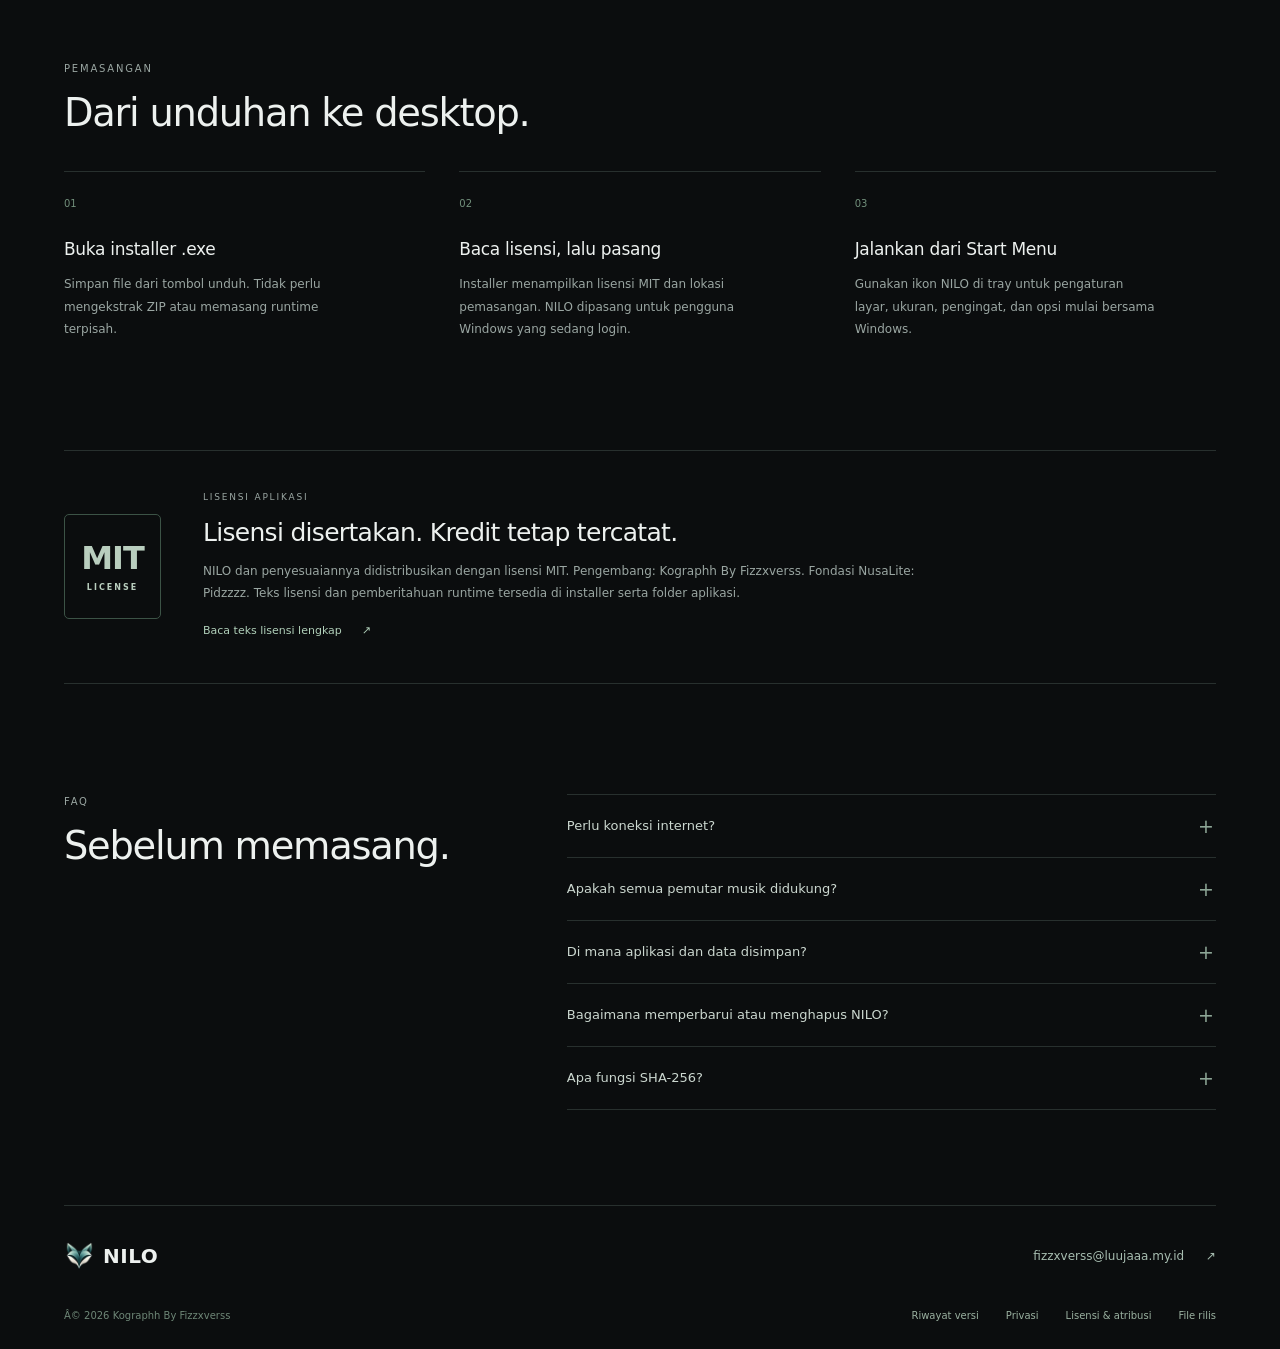
==== commit 80b52efc: "NILO 1.5.0" ====
--- a/index.html
+++ b/index.html
@@ -1,6 +1,6 @@
 <!doctype html>
 <html lang="id"><head>
-<meta charset="utf-8"><meta name="viewport" content="width=device-width, initial-scale=1, viewport-fit=cover"><meta name="theme-color" content="#0b0d0e"><meta name="description" content="NILO adalah notch untuk Windows: kontrol musik, lirik, timer fokus, catatan air dan Shelf. Unduh installer EXE, lihat spesifikasi dan lisensi MIT."><meta property="og:title" content="NILO &mdash; Notch untuk Windows"><meta property="og:description" content="Musik, lirik, fokus dan file sementara di tepi layar. Oleh Kographh By Fizzxverss."><meta property="og:type" content="website"><link rel="canonical" href="https://nilo.biz.id/"><meta property="og:url" content="https://nilo.biz.id/"><title>NILO &mdash; Notch untuk Windows</title><link rel="icon" href="assets/favicon.png"><link rel="stylesheet" href="styles.css?v=logo-intro-1"><script type="module" src="app.js?v=logo-intro-1"></script></head>
+<meta charset="utf-8"><meta name="viewport" content="width=device-width, initial-scale=1, viewport-fit=cover"><meta name="theme-color" content="#0b0d0e"><meta name="description" content="NILO adalah notch untuk Windows: kontrol musik, lirik, timer fokus, catatan air dan Shelf. Unduh installer EXE, lihat spesifikasi dan lisensi MIT."><meta property="og:title" content="NILO &mdash; Notch untuk Windows"><meta property="og:description" content="Musik, lirik, fokus dan file sementara di tepi layar. Oleh Kographh By Fizzxverss."><meta property="og:type" content="website"><link rel="canonical" href="https://nilo.biz.id/"><meta property="og:url" content="https://nilo.biz.id/"><title>NILO &mdash; Notch untuk Windows</title><link rel="icon" href="assets/favicon.png"><link rel="stylesheet" href="styles.css?v=logo-intro-1"><script type="module" src="app.js?v=desktop-15"></script></head>
 <body><div id="site-intro" class="site-intro">
   <div class="intro-signature" aria-hidden="true"><picture><source media="(prefers-reduced-motion: reduce)" srcset="logo-anim/logo-intro-poster.png"><img src="logo-anim/logo-intro.webp" width="168" height="168" alt="" fetchpriority="high"></picture><span class="intro-name">NILO</span><span class="intro-tagline">a little space for everything.</span></div>
   <button id="intro-skip" class="intro-skip" type="button">Langsung ke situs <span aria-hidden="true">&rarr;</span></button>
@@ -10,7 +10,7 @@
 <main id="utama">
 <section class="hero wrap" aria-labelledby="hero-title"><div class="hero-title"><p class="eyebrow"><span class="live-dot"></span> WINDOWS DESKTOP APP</p><h1 id="hero-title">Notch untuk<br><span>Windows.</span></h1></div><div class="hero-info"><picture><source media="(prefers-reduced-motion: reduce)" srcset="logo-anim/logo-intro-poster.png"><img class="hero-fox" src="logo-anim/logo-intro.webp" alt="Logo NILO" width="72" height="72"></picture><p>Kontrol musik, baca lirik, dan simpan file sementara. Langsung dari tepi atas layar.</p><a class="button primary js-download" aria-disabled="true"><svg class="icon"><use href="#i-download"/></svg><span class="download-label">Memeriksa installer&hellip;</span></a><div class="hero-facts"><span data-version>&mdash;</span><span>Windows x64</span><a href="lisensi.html">MIT License</a></div></div></section>
 <section class="product wrap" id="fitur" aria-labelledby="product-title"><div class="product-top"><h2 id="product-title">NILO, dalam pemakaian.</h2><span>TANGKAPAN APLIKASI ASLI</span></div><div class="product-stage"><span class="stage-corner">NILO / NATIVE WPF</span><button id="screenshot-open" class="expand-shot" aria-label="Perbesar tangkapan aplikasi"><svg class="icon"><use href="#i-expand"/></svg></button><img id="product-shot" src="assets/app-hub.png" alt="Ringkasan NILO: pemutar tanpa media, timer fokus, dan catatan air." width="760" height="320"><span class="stage-bottom">Windows 10 / 11 <span>&mdash;</span> Antarmuka aktual, tanpa data media buatan.</span></div><div class="gallery-tabs" role="tablist" aria-label="Lihat fitur NILO"><button id="tab-hub" role="tab" aria-selected="true" aria-controls="gallery-detail" data-view="hub">Ringkasan</button><button id="tab-player" role="tab" aria-selected="false" aria-controls="gallery-detail" tabindex="-1" data-view="player">Musik</button><button id="tab-lyrics" role="tab" aria-selected="false" aria-controls="gallery-detail" tabindex="-1" data-view="lyrics">Lirik</button><button id="tab-focus" role="tab" aria-selected="false" aria-controls="gallery-detail" tabindex="-1" data-view="focus">Fokus</button><button id="tab-water" role="tab" aria-selected="false" aria-controls="gallery-detail" tabindex="-1" data-view="water">Air</button><button id="tab-shelf" role="tab" aria-selected="false" aria-controls="gallery-detail" tabindex="-1" data-view="shelf">Shelf</button></div><div class="gallery-detail" id="gallery-detail" role="tabpanel" aria-labelledby="tab-hub"><div><span id="gallery-index">01 / 06</span><h3 id="gallery-title">Lihat yang sedang berjalan.</h3></div><p id="gallery-description">Ringkasan musik, sisa waktu fokus, dan jumlah air hari ini. Arahkan kursor ke notch untuk membuka; jauhkan untuk menutup otomatis.</p></div></section>
-<section class="feature-index wrap section-gap" aria-labelledby="feature-list-title"><div class="section-heading"><p class="eyebrow">FITUR</p><h2 id="feature-list-title">Apa yang bisa dilakukan NILO?</h2></div><div class="feature-rows"><article><span>01</span><h3>Media &amp; lirik</h3><p>Jeda, lanjut, pindah lagu, dan cari lirik tersinkron dari LRCLIB. Dukungan kontrol mengikuti sesi media Windows dari pemutar yang digunakan.</p></article><article><span>02</span><h3>Timer fokus</h3><p>Jalankan sesi Pomodoro dan lihat waktu yang tersisa dari notch. Pengaturan tersedia melalui menu aplikasi di tray Windows.</p></article><article><span>03</span><h3>Catatan air</h3><p>Catat jumlah air yang diminum, tentukan target harian, dan atur pengingat. Riwayat disimpan lokal di komputer.</p></article><article><span>04</span><h3>File Shelf</h3><p>Tarik file atau folder ke notch, lalu buka atau seret keluar saat diperlukan. Menghapus item Shelf tidak menghapus file asli.</p></article><article><span>05</span><h3>Notch adaptif</h3><p>NILO menyimpan diri ke tepi atas saat aplikasi lain aktif. Arahkan kursor ke tengah tepi atas untuk memunculkannya. Sematkan dari tray jika ingin tetap terlihat.</p></article><article><span>06</span><h3>NILO Dock</h3><p>Dock opsional dengan pencarian aplikasi, sematan, jendela berjalan, jam dan kalender. Aktifkan melalui Settings &rarr; Desktop. Taskbar Windows tetap tersedia.</p></article></div></section>
+<section class="feature-index wrap section-gap" aria-labelledby="feature-list-title"><div class="section-heading"><p class="eyebrow">FITUR</p><h2 id="feature-list-title">Apa yang bisa dilakukan NILO?</h2></div><div class="feature-rows"><article><span>01</span><h3>Media &amp; lirik</h3><p>Jeda, lanjut, pindah lagu, dan cari lirik tersinkron dari LRCLIB. Dukungan kontrol mengikuti sesi media Windows dari pemutar yang digunakan.</p></article><article><span>02</span><h3>Timer fokus</h3><p>Jalankan sesi Pomodoro dan lihat waktu yang tersisa dari notch. Pengaturan tersedia melalui menu aplikasi di tray Windows.</p></article><article><span>03</span><h3>Catatan air</h3><p>Sapaan ringan dan pengingat 45 menit. Konfirmasi satu gelas untuk mencatat 250 ml, atau tunda 10 menit. Riwayat disimpan lokal di komputer.</p></article><article><span>04</span><h3>File Shelf</h3><p>Tarik file atau folder ke notch, lalu buka atau seret keluar saat diperlukan. Menghapus item Shelf tidak menghapus file asli.</p></article><article><span>05</span><h3>Notch adaptif</h3><p>Hover membuka kapsul ringkas di tepi atas; klik untuk membuka modul dengan navbar terpisah. NILO menyimpan diri saat aplikasi lain aktif dan menghormati fullscreen.</p></article><article><span>06</span><h3>NILO Dock</h3><p>Kisi ikon aplikasi, sematan, jendela berjalan, kalender, CPU, memori dan jaringan dalam satu Dock. Menu daya meminta konfirmasi. Auto-hide taskbar Windows dapat dipulihkan dari Settings &rarr; Desktop.</p></article></div></section>
 <section class="release wrap section-gap" id="unduh" aria-labelledby="download-title"><div class="release-lead"><p class="eyebrow">DOWNLOAD</p><h2 id="download-title">Satu installer.<br>Langsung pasang.</h2><p>Unduh <code>.exe</code>, buka, baca lisensi, lalu pilih <strong>Pasang NILO</strong>. Runtime aplikasi sudah disertakan.</p><a class="button primary js-download" id="download-button" aria-disabled="true"><svg class="icon"><use href="#i-download"/></svg><span class="download-label">Memeriksa installer&hellip;</span><svg class="icon"><use href="#i-arrow"/></svg></a><p id="release-status" class="release-status" role="status">Memeriksa file unduhan.</p><button id="release-retry" class="text-button" hidden>Coba lagi</button><p class="unsigned-note">Rilis ini belum ditandatangani digital. Windows dapat menampilkan peringatan penerbit tidak dikenal.</p><noscript><p>JavaScript nonaktif. <a href="aplikasi/">Buka daftar unduhan installer</a>.</p></noscript></div><div class="release-spec" id="detail"><div class="spec-heading"><svg class="icon"><use href="#i-window"/></svg><h3>Detail rilis</h3><span data-version>&mdash;</span></div><dl><div><dt>Nama aplikasi</dt><dd>NILO</dd></div><div><dt>Pengembang</dt><dd>Kographh By Fizzxverss</dd></div><div><dt>Format</dt><dd>Installer Windows (.exe)</dd></div><div><dt>Ukuran unduhan</dt><dd id="release-size">&mdash;</dd></div><div><dt>Ruang file terpasang</dt><dd id="installed-size">&mdash;</dd></div><div><dt>Sistem operasi</dt><dd>Windows 10 versi 1809+ / 11</dd></div><div><dt>Arsitektur</dt><dd>64-bit (x64)</dd></div><div><dt>Runtime</dt><dd>.NET Desktop 8.0.27, disertakan</dd></div><div><dt>Hak administrator</dt><dd>Tidak diperlukan</dd></div><div><dt>Lisensi</dt><dd><a href="lisensi.html">MIT License &nearr;</a></dd></div><div><dt>Email</dt><dd><a href="mailto:fizzxverss@luujaaa.my.id">fizzxverss@luujaaa.my.id</a></dd></div></dl><details class="checksum"><summary>Nama file &amp; SHA-256</summary><p id="release-filename">Belum tersedia</p><code id="release-hash">Belum tersedia</code><button class="text-button" id="copy-hash" disabled>Salin SHA-256</button><span id="copy-status" role="status"></span></details></div></section>
 <section class="updates-section wrap section-gap" id="pembaruan" aria-labelledby="update-section-title"><div class="section-heading"><p class="eyebrow">PEMBARUAN APLIKASI</p><h2 id="update-section-title">Versi terbaru dan perubahannya.</h2></div><div class="updates-layout"><div><time id="latest-update-date"></time><h3 id="latest-update-title">Catatan perubahan terbaru</h3><ul id="latest-update-notes"><li>Catatan versi lengkap tersedia di halaman riwayat pembaruan.</li></ul><a href="pembaruan.html">Lihat seluruh riwayat versi &rarr;</a></div><aside><h3>Update langsung dari NILO.</h3><p>Buka ikon tray &rarr; Pembaruan NILO. Lihat detail, unduh installer, lalu pilih Pasang &amp; mulai ulang.</p><p>NILO memeriksa versi otomatis setelah startup dan setiap enam jam. Pengaturan ini dapat dimatikan dari Settings.</p><p>Versi 1.2.2 atau lebih lama perlu memasang rilis terbaru sekali untuk mendapatkan menu update.</p></aside></div></section>
 <section class="installation wrap section-gap" id="cara-pasang" aria-labelledby="install-title"><div class="section-heading"><p class="eyebrow">PEMASANGAN</p><h2 id="install-title">Dari unduhan ke desktop.</h2></div><ol><li><span>01</span><div><h3>Buka installer .exe</h3><p>Simpan file dari tombol unduh. Tidak perlu mengekstrak ZIP atau memasang runtime terpisah.</p></div></li><li><span>02</span><div><h3>Baca lisensi, lalu pasang</h3><p>Installer menampilkan lisensi MIT dan lokasi pemasangan. NILO dipasang untuk pengguna Windows yang sedang login.</p></div></li><li><span>03</span><div><h3>Jalankan dari Start Menu</h3><p>Gunakan ikon NILO di tray untuk pengaturan layar, ukuran, pengingat, dan opsi mulai bersama Windows.</p></div></li></ol></section>
